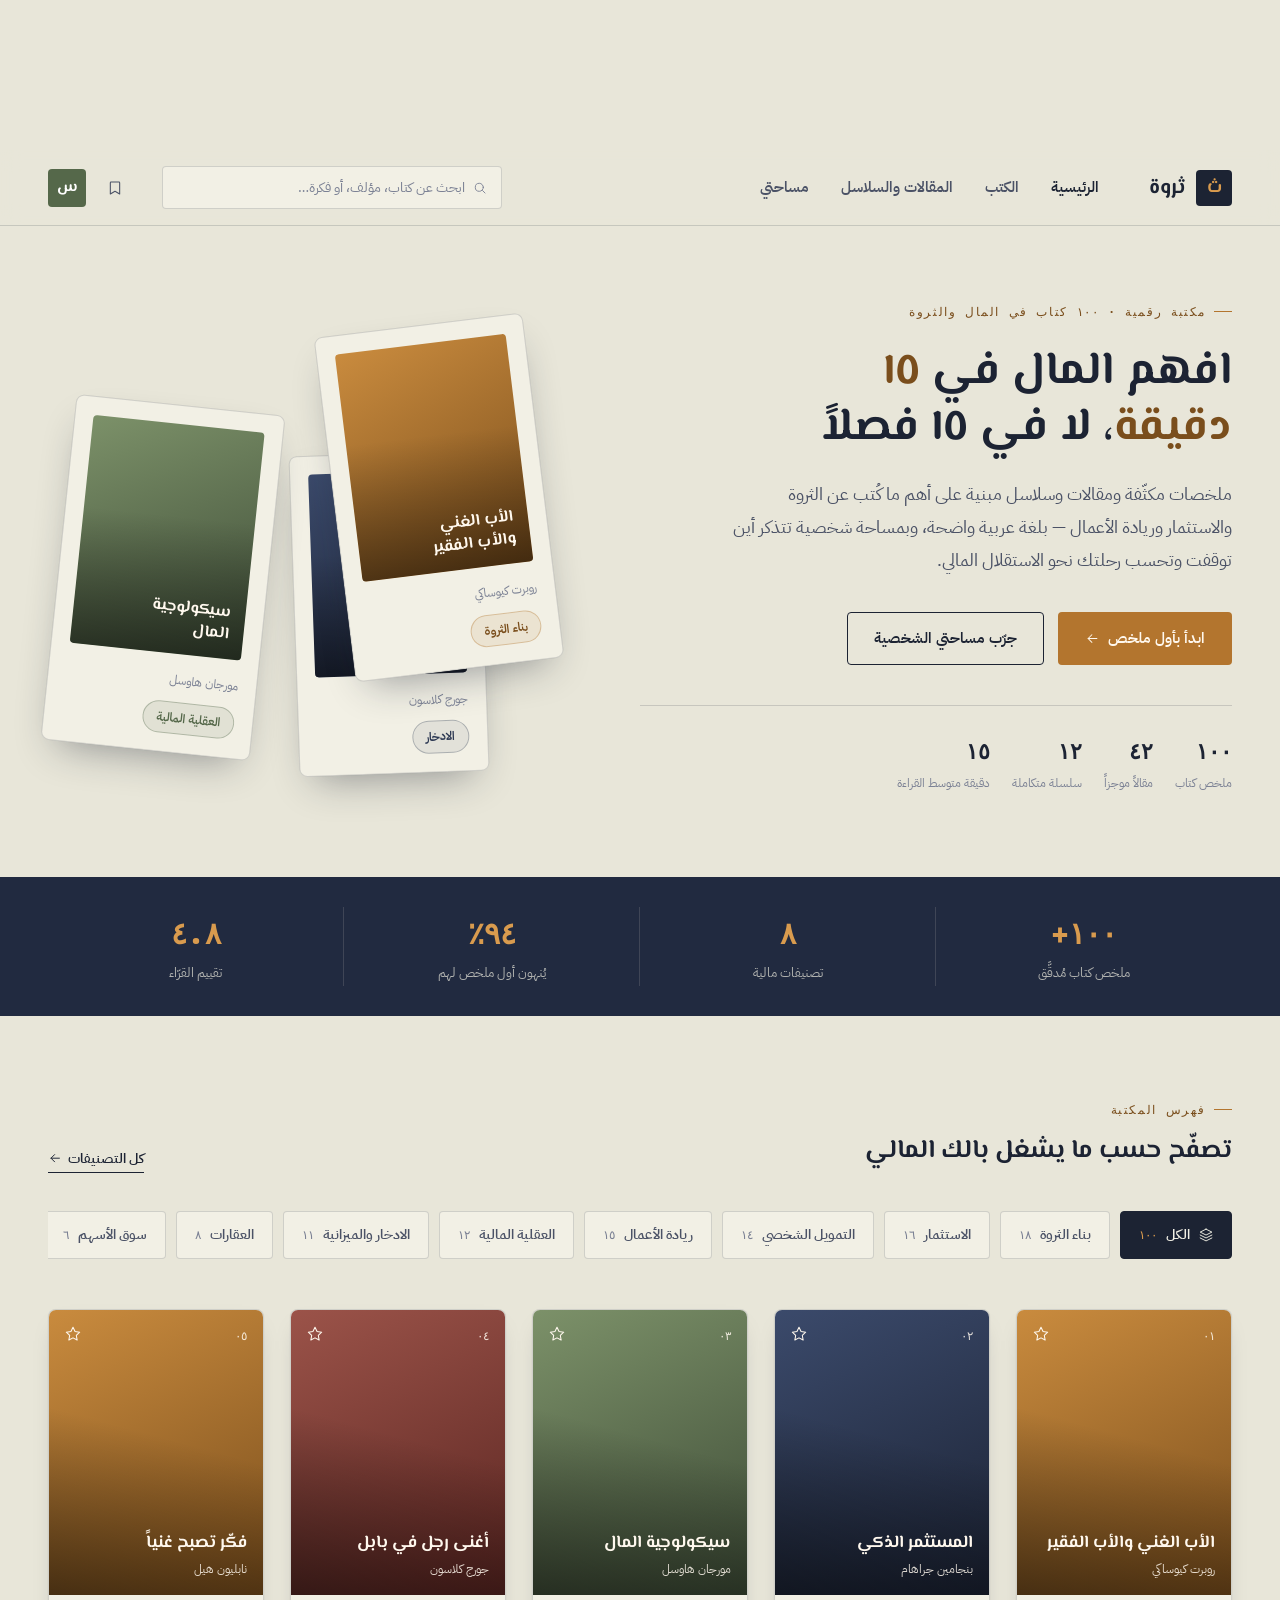
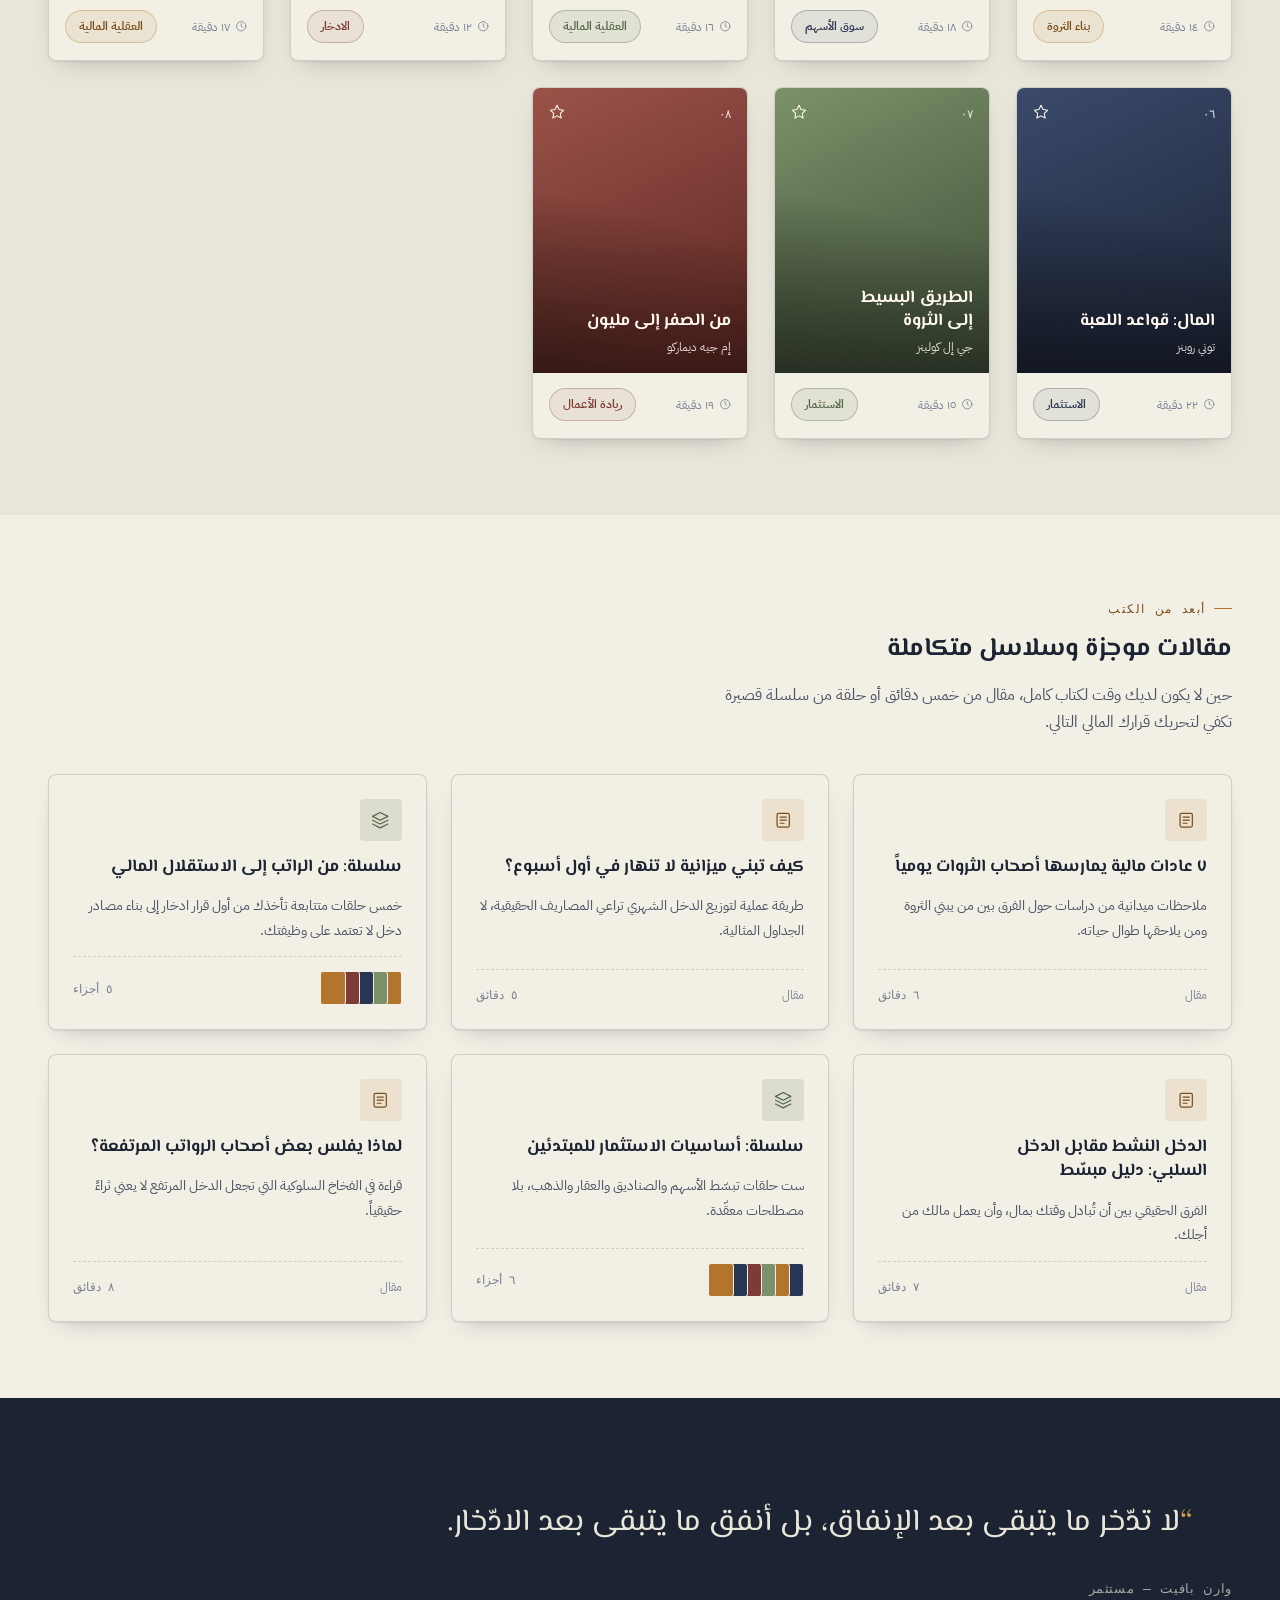
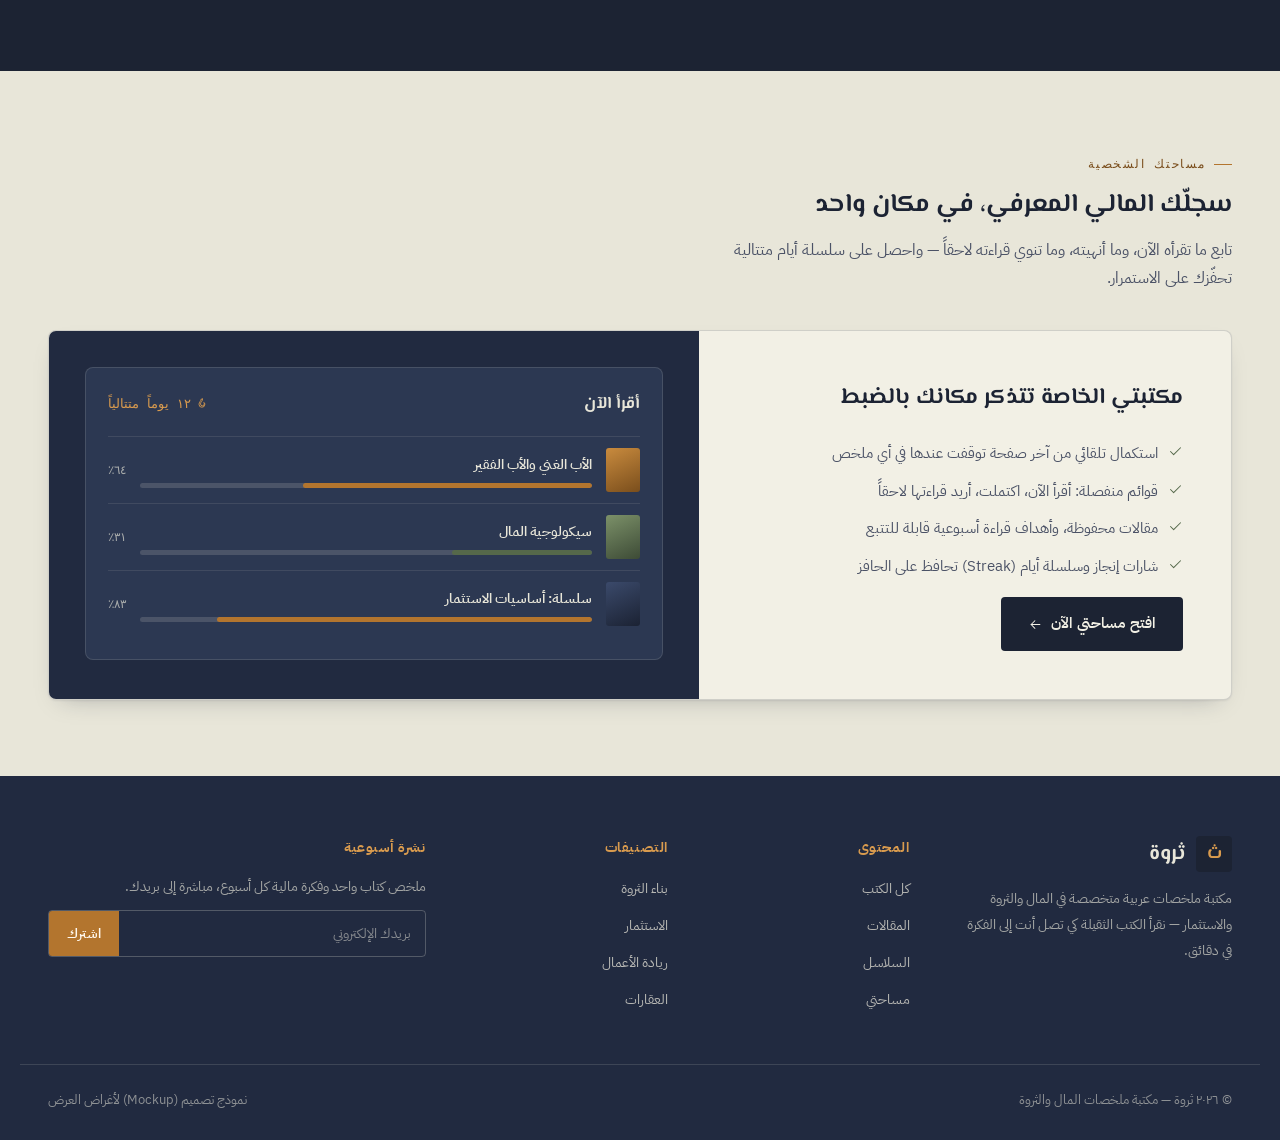
==== wealth-library/index.html @ 2189712e "Add wealth-library mockup: books/articles/series summary site with user dashboard Static Arabic (RTL" ====
<!DOCTYPE html>
<html lang="ar" dir="rtl">
<head>
<meta charset="UTF-8" />
<meta name="viewport" content="width=device-width, initial-scale=1.0" />
<title>ثروة — مكتبة ملخصات المال والثروة</title>
<meta name="description" content="مكتبة رقمية تضم ملخصات ١٠٠ كتاب ومقالات وسلاسل في المال والثروة والاستثمار، مع مساحة شخصية لتتبع قراءاتك." />
<link rel="preconnect" href="https://fonts.googleapis.com" />
<link rel="preconnect" href="https://fonts.gstatic.com" crossorigin />
<link href="https://fonts.googleapis.com/css2?family=El+Messiri:wght@500;600;700&family=IBM+Plex+Sans+Arabic:wght@400;500;600;700&family=IBM+Plex+Mono:wght@400;500&display=swap" rel="stylesheet" />
<link rel="stylesheet" href="./css/styles.css" />
</head>
<body>

<svg hidden>
<symbol id="i-search" viewBox="0 0 24 24"><circle cx="11" cy="11" r="7"/><line x1="21" y1="21" x2="16.65" y2="16.65"/></symbol>
<symbol id="i-user" viewBox="0 0 24 24"><circle cx="12" cy="8" r="4"/><path d="M4 20c0-4 4-6 8-6s8 2 8 6"/></symbol>
<symbol id="i-bookmark" viewBox="0 0 24 24"><path d="M6 3h12a1 1 0 011 1v17l-7-4-7 4V4a1 1 0 011-1z"/></symbol>
<symbol id="i-clock" viewBox="0 0 24 24"><circle cx="12" cy="12" r="9"/><polyline points="12 7 12 12 15 14"/></symbol>
<symbol id="i-star" viewBox="0 0 24 24"><path d="M12 2l3.1 6.3 6.9 1-5 4.9 1.2 6.9-6.2-3.3-6.2 3.3 1.2-6.9-5-4.9 6.9-1z"/></symbol>
<symbol id="i-check" viewBox="0 0 24 24"><polyline points="20 6 9 17 4 12"/></symbol>
<symbol id="i-flame" viewBox="0 0 24 24"><path d="M12 2c1.2 3.8-3.6 5-3.6 9a3.6 3.6 0 007.2 0c0-1.8-.9-2.7-.9-2.7s1.8.9 1.8 3.6a5.4 5.4 0 01-10.8 0c0-4.6 3.6-5.4 3.6-9.4.9 0 1.8-.5 2.7-.5z"/></symbol>
<symbol id="i-menu" viewBox="0 0 24 24"><line x1="4" y1="7" x2="20" y2="7"/><line x1="4" y1="12" x2="20" y2="12"/><line x1="4" y1="17" x2="20" y2="17"/></symbol>
<symbol id="i-arrow" viewBox="0 0 24 24"><line x1="19" y1="12" x2="5" y2="12"/><polyline points="11 6 5 12 11 18"/></symbol>
<symbol id="i-book" viewBox="0 0 24 24"><path d="M4 5c2-1.3 5-1.3 7 0v14c-2-1.3-5-1.3-7 0V5z"/><path d="M20 5c-2-1.3-5-1.3-7 0v14c2-1.3 5-1.3 7 0V5z"/></symbol>
<symbol id="i-scroll" viewBox="0 0 24 24"><rect x="4" y="3" width="16" height="18" rx="2"/><line x1="8" y1="8" x2="16" y2="8"/><line x1="8" y1="12" x2="16" y2="12"/><line x1="8" y1="16" x2="13" y2="16"/></symbol>
<symbol id="i-layers" viewBox="0 0 24 24"><polygon points="12 2 2 7 12 12 22 7 12 2"/><polyline points="2 17 12 22 22 17"/><polyline points="2 12 12 17 22 12"/></symbol>
</svg>

<header class="site-header">
  <div class="container header-row">
    <a href="./index.html" class="brand"><span class="brand-mark">ث</span> ثروة</a>
    <nav class="main-nav">
      <a href="./index.html" class="is-active">الرئيسية</a>
      <a href="./index.html#books">الكتب</a>
      <a href="./index.html#articles">المقالات والسلاسل</a>
      <a href="./dashboard.html">مساحتي</a>
    </nav>
    <div class="header-search"><svg class="icon"><use href="#i-search"/></svg> ابحث عن كتاب، مؤلف، أو فكرة…</div>
    <div class="header-actions">
      <a href="./dashboard.html" class="icon-btn" aria-label="المفضلة"><svg class="icon"><use href="#i-bookmark"/></svg></a>
      <a href="./dashboard.html" class="avatar">س</a>
      <button class="nav-toggle icon-btn" aria-label="القائمة"><svg class="icon"><use href="#i-menu"/></svg></button>
    </div>
  </div>
</header>

<section class="hero">
  <div class="container hero-grid">
    <div>
      <div class="eyebrow hero-eyebrow">مكتبة رقمية · ١٠٠ كتاب في المال والثروة</div>
      <h1>افهم المال في <em>١٥ دقيقة</em>، لا في ١٥ فصلاً</h1>
      <p class="hero-lede">ملخصات مكثّفة ومقالات وسلاسل مبنية على أهم ما كُتب عن الثروة والاستثمار وريادة الأعمال — بلغة عربية واضحة، وبمساحة شخصية تتذكر أين توقفت وتحسب رحلتك نحو الاستقلال المالي.</p>
      <div class="hero-actions">
        <a href="./summary.html" class="btn btn-bronze">ابدأ بأول ملخص <svg class="icon"><use href="#i-arrow"/></svg></a>
        <a href="./dashboard.html" class="btn btn-outline">جرّب مساحتي الشخصية</a>
      </div>
      <div class="hero-proof">
        <div class="proof-stat"><b class="num">١٠٠</b><span>ملخص كتاب</span></div>
        <div class="proof-stat"><b class="num">٤٢</b><span>مقالاً موجزاً</span></div>
        <div class="proof-stat"><b class="num">١٢</b><span>سلسلة متكاملة</span></div>
        <div class="proof-stat"><b class="num">١٥</b><span>دقيقة متوسط القراءة</span></div>
      </div>
    </div>
    <div class="hero-stack">
      <div class="desk-card card-a tone-bronze">
        <div class="cover"><span>الأب الغني<br/>والأب الفقير</span></div>
        <small>روبرت كيوساكي</small>
        <div class="cmeta"><span class="tag tag--bronze">بناء الثروة</span></div>
      </div>
      <div class="desk-card card-b tone-moss">
        <div class="cover"><span>سيكولوجية<br/>المال</span></div>
        <small>مورجان هاوسل</small>
        <div class="cmeta"><span class="tag tag--moss">العقلية المالية</span></div>
      </div>
      <div class="desk-card card-c tone-navy">
        <div class="cover"><span>أغنى رجل<br/>في بابل</span></div>
        <small>جورج كلاسون</small>
        <div class="cmeta"><span class="tag tag--navy">الادخار</span></div>
      </div>
    </div>
  </div>
</section>

<div class="stats-strip">
  <div class="container stats-row">
    <div class="stat-block"><b class="num">١٠٠+</b><span>ملخص كتاب مُدقَّق</span></div>
    <div class="stat-block"><b class="num">٨</b><span>تصنيفات مالية</span></div>
    <div class="stat-block"><b class="num">٩٤٪</b><span>يُنهون أول ملخص لهم</span></div>
    <div class="stat-block"><b class="num">٤.٨</b><span>تقييم القرّاء</span></div>
  </div>
</div>

<section class="section" id="books">
  <div class="container">
    <div class="section-head">
      <div>
        <div class="eyebrow">فهرس المكتبة</div>
        <h2>تصفّح حسب ما يشغل بالك المالي</h2>
      </div>
      <a href="#" class="link-more">كل التصنيفات <svg class="icon"><use href="#i-arrow"/></svg></a>
    </div>
    <div class="cat-rail">
      <div class="cat-chip is-active"><svg class="icon"><use href="#i-layers"/></svg> الكل <b class="num">١٠٠</b></div>
      <div class="cat-chip">بناء الثروة <b class="num">١٨</b></div>
      <div class="cat-chip">الاستثمار <b class="num">١٦</b></div>
      <div class="cat-chip">التمويل الشخصي <b class="num">١٤</b></div>
      <div class="cat-chip">ريادة الأعمال <b class="num">١٥</b></div>
      <div class="cat-chip">العقلية المالية <b class="num">١٢</b></div>
      <div class="cat-chip">الادخار والميزانية <b class="num">١١</b></div>
      <div class="cat-chip">العقارات <b class="num">٨</b></div>
      <div class="cat-chip">سوق الأسهم <b class="num">٦</b></div>
    </div>

    <div class="book-grid">

      <a class="book-card" href="./summary.html">
        <div class="book-cover tone-bronze">
          <div class="cover-top"><span class="cover-num">٠١</span><svg class="icon"><use href="#i-star"/></svg></div>
          <div class="cover-bottom"><h3>الأب الغني والأب الفقير</h3><div class="author">روبرت كيوساكي</div></div>
        </div>
        <div class="book-body">
          <div class="book-meta"><span class="meta-item"><svg class="icon"><use href="#i-clock"/></svg> ١٤ دقيقة</span><span class="tag tag--bronze">بناء الثروة</span></div>
        </div>
      </a>

      <a class="book-card" href="./summary.html">
        <div class="book-cover tone-navy">
          <div class="cover-top"><span class="cover-num">٠٢</span><svg class="icon"><use href="#i-star"/></svg></div>
          <div class="cover-bottom"><h3>المستثمر الذكي</h3><div class="author">بنجامين جراهام</div></div>
        </div>
        <div class="book-body">
          <div class="book-meta"><span class="meta-item"><svg class="icon"><use href="#i-clock"/></svg> ١٨ دقيقة</span><span class="tag tag--navy">سوق الأسهم</span></div>
        </div>
      </a>

      <a class="book-card" href="./summary.html">
        <div class="book-cover tone-moss">
          <div class="cover-top"><span class="cover-num">٠٣</span><svg class="icon"><use href="#i-star"/></svg></div>
          <div class="cover-bottom"><h3>سيكولوجية المال</h3><div class="author">مورجان هاوسل</div></div>
        </div>
        <div class="book-body">
          <div class="book-meta"><span class="meta-item"><svg class="icon"><use href="#i-clock"/></svg> ١٦ دقيقة</span><span class="tag tag--moss">العقلية المالية</span></div>
        </div>
      </a>

      <a class="book-card" href="./summary.html">
        <div class="book-cover tone-claret">
          <div class="cover-top"><span class="cover-num">٠٤</span><svg class="icon"><use href="#i-star"/></svg></div>
          <div class="cover-bottom"><h3>أغنى رجل في بابل</h3><div class="author">جورج كلاسون</div></div>
        </div>
        <div class="book-body">
          <div class="book-meta"><span class="meta-item"><svg class="icon"><use href="#i-clock"/></svg> ١٢ دقيقة</span><span class="tag tag--claret">الادخار</span></div>
        </div>
      </a>

      <a class="book-card" href="./summary.html">
        <div class="book-cover tone-bronze">
          <div class="cover-top"><span class="cover-num">٠٥</span><svg class="icon"><use href="#i-star"/></svg></div>
          <div class="cover-bottom"><h3>فكّر تصبح غنياً</h3><div class="author">نابليون هيل</div></div>
        </div>
        <div class="book-body">
          <div class="book-meta"><span class="meta-item"><svg class="icon"><use href="#i-clock"/></svg> ١٧ دقيقة</span><span class="tag tag--bronze">العقلية المالية</span></div>
        </div>
      </a>

      <a class="book-card" href="./summary.html">
        <div class="book-cover tone-navy">
          <div class="cover-top"><span class="cover-num">٠٦</span><svg class="icon"><use href="#i-star"/></svg></div>
          <div class="cover-bottom"><h3>المال: قواعد اللعبة</h3><div class="author">توني روبنز</div></div>
        </div>
        <div class="book-body">
          <div class="book-meta"><span class="meta-item"><svg class="icon"><use href="#i-clock"/></svg> ٢٢ دقيقة</span><span class="tag tag--navy">الاستثمار</span></div>
        </div>
      </a>

      <a class="book-card" href="./summary.html">
        <div class="book-cover tone-moss">
          <div class="cover-top"><span class="cover-num">٠٧</span><svg class="icon"><use href="#i-star"/></svg></div>
          <div class="cover-bottom"><h3>الطريق البسيط إلى الثروة</h3><div class="author">جي إل كولينز</div></div>
        </div>
        <div class="book-body">
          <div class="book-meta"><span class="meta-item"><svg class="icon"><use href="#i-clock"/></svg> ١٥ دقيقة</span><span class="tag tag--moss">الاستثمار</span></div>
        </div>
      </a>

      <a class="book-card" href="./summary.html">
        <div class="book-cover tone-claret">
          <div class="cover-top"><span class="cover-num">٠٨</span><svg class="icon"><use href="#i-star"/></svg></div>
          <div class="cover-bottom"><h3>من الصفر إلى مليون</h3><div class="author">إم جيه ديمارکو</div></div>
        </div>
        <div class="book-body">
          <div class="book-meta"><span class="meta-item"><svg class="icon"><use href="#i-clock"/></svg> ١٩ دقيقة</span><span class="tag tag--claret">ريادة الأعمال</span></div>
        </div>
      </a>

    </div>
  </div>
</section>

<section class="section section-alt" id="articles">
  <div class="container">
    <div class="section-head">
      <div>
        <div class="eyebrow">أبعد من الكتب</div>
        <h2>مقالات موجزة وسلاسل متكاملة</h2>
        <p>حين لا يكون لديك وقت لكتاب كامل، مقال من خمس دقائق أو حلقة من سلسلة قصيرة تكفي لتحريك قرارك المالي التالي.</p>
      </div>
    </div>
    <div class="mixed-grid">

      <a class="feature-card" href="./summary.html">
        <div class="fc-icon"><svg class="icon"><use href="#i-scroll"/></svg></div>
        <h3>٧ عادات مالية يمارسها أصحاب الثروات يومياً</h3>
        <p>ملاحظات ميدانية من دراسات حول الفرق بين من يبني الثروة ومن يلاحقها طوال حياته.</p>
        <div class="feature-foot"><span>مقال</span><span class="num">٦ دقائق</span></div>
      </a>

      <a class="feature-card" href="./summary.html">
        <div class="fc-icon"><svg class="icon"><use href="#i-scroll"/></svg></div>
        <h3>كيف تبني ميزانية لا تنهار في أول أسبوع؟</h3>
        <p>طريقة عملية لتوزيع الدخل الشهري تراعي المصاريف الحقيقية، لا الجداول المثالية.</p>
        <div class="feature-foot"><span>مقال</span><span class="num">٥ دقائق</span></div>
      </a>

      <a class="feature-card is-series" href="./summary.html">
        <div class="fc-icon"><svg class="icon"><use href="#i-layers"/></svg></div>
        <h3>سلسلة: من الراتب إلى الاستقلال المالي</h3>
        <p>خمس حلقات متتابعة تأخذك من أول قرار ادخار إلى بناء مصادر دخل لا تعتمد على وظيفتك.</p>
        <div class="feature-foot">
          <div class="series-stack"><span style="background:#B3752E"></span><span style="background:#7C9169"></span><span style="background:#283655"></span><span style="background:#7C3B34"></span><span style="background:#B3752E"></span></div>
          <span class="num">٥ أجزاء</span>
        </div>
      </a>

      <a class="feature-card" href="./summary.html">
        <div class="fc-icon"><svg class="icon"><use href="#i-scroll"/></svg></div>
        <h3>الدخل النشط مقابل الدخل السلبي: دليل مبسّط</h3>
        <p>الفرق الحقيقي بين أن تُبادل وقتك بمال، وأن يعمل مالك من أجلك.</p>
        <div class="feature-foot"><span>مقال</span><span class="num">٧ دقائق</span></div>
      </a>

      <a class="feature-card is-series" href="./summary.html">
        <div class="fc-icon"><svg class="icon"><use href="#i-layers"/></svg></div>
        <h3>سلسلة: أساسيات الاستثمار للمبتدئين</h3>
        <p>ست حلقات تبسّط الأسهم والصناديق والعقار والذهب، بلا مصطلحات معقّدة.</p>
        <div class="feature-foot">
          <div class="series-stack"><span style="background:#283655"></span><span style="background:#B3752E"></span><span style="background:#7C9169"></span><span style="background:#7C3B34"></span><span style="background:#283655"></span><span style="background:#B3752E"></span></div>
          <span class="num">٦ أجزاء</span>
        </div>
      </a>

      <a class="feature-card" href="./summary.html">
        <div class="fc-icon"><svg class="icon"><use href="#i-scroll"/></svg></div>
        <h3>لماذا يفلس بعض أصحاب الرواتب المرتفعة؟</h3>
        <p>قراءة في الفخاخ السلوكية التي تجعل الدخل المرتفع لا يعني ثراءً حقيقياً.</p>
        <div class="feature-foot"><span>مقال</span><span class="num">٨ دقائق</span></div>
      </a>

    </div>
  </div>
</section>

<div class="quote-band">
  <div class="container">
    <blockquote>لا تدّخر ما يتبقى بعد الإنفاق، بل أنفق ما يتبقى بعد الادّخار.</blockquote>
    <cite>وارن بافيت — مستثمر</cite>
  </div>
</div>

<section class="section">
  <div class="container">
    <div class="section-head">
      <div>
        <div class="eyebrow">مساحتك الشخصية</div>
        <h2>سجلّك المالي المعرفي، في مكان واحد</h2>
        <p>تابع ما تقرأه الآن، وما أنهيته، وما تنوي قراءته لاحقاً — واحصل على سلسلة أيام متتالية تحفّزك على الاستمرار.</p>
      </div>
    </div>
    <div class="dash-teaser">
      <div class="dash-teaser-copy">
        <h3 class="font-display" style="font-size:1.4rem;">مكتبتي الخاصة تتذكر مكانك بالضبط</h3>
        <ul>
          <li><svg class="icon"><use href="#i-check"/></svg> استكمال تلقائي من آخر صفحة توقفت عندها في أي ملخص</li>
          <li><svg class="icon"><use href="#i-check"/></svg> قوائم منفصلة: أقرأ الآن، اكتملت، أريد قراءتها لاحقاً</li>
          <li><svg class="icon"><use href="#i-check"/></svg> مقالات محفوظة، وأهداف قراءة أسبوعية قابلة للتتبع</li>
          <li><svg class="icon"><use href="#i-check"/></svg> شارات إنجاز وسلسلة أيام (Streak) تحافظ على الحافز</li>
        </ul>
        <a href="./dashboard.html" class="btn btn-primary" style="align-self:flex-start;">افتح مساحتي الآن <svg class="icon"><use href="#i-arrow"/></svg></a>
      </div>
      <div class="dash-teaser-visual">
        <div class="mini-ledger">
          <div class="mini-ledger-head">
            <b>أقرأ الآن</b>
            <span class="streak-chip"><svg class="icon"><use href="#i-flame"/></svg> ١٢ يوماً متتالياً</span>
          </div>
          <div class="mini-row">
            <div class="mini-swatch tone-bronze" style="background:linear-gradient(155deg,#C98B3E,#7A4E1C)"></div>
            <div class="mini-row-body">
              <b>الأب الغني والأب الفقير</b>
              <div class="progress-track"><div class="progress-fill is-bronze" style="width:64%"></div></div>
            </div>
            <span class="mini-pct">٦٤٪</span>
          </div>
          <div class="mini-row">
            <div class="mini-swatch tone-moss" style="background:linear-gradient(155deg,#7C9169,#3D4B36)"></div>
            <div class="mini-row-body">
              <b>سيكولوجية المال</b>
              <div class="progress-track"><div class="progress-fill" style="width:31%"></div></div>
            </div>
            <span class="mini-pct">٣١٪</span>
          </div>
          <div class="mini-row">
            <div class="mini-swatch tone-navy" style="background:linear-gradient(155deg,#3B4A6B,#1B2233)"></div>
            <div class="mini-row-body">
              <b>سلسلة: أساسيات الاستثمار</b>
              <div class="progress-track"><div class="progress-fill is-bronze" style="width:83%"></div></div>
            </div>
            <span class="mini-pct">٨٣٪</span>
          </div>
        </div>
      </div>
    </div>
  </div>
</section>

<footer class="site-footer">
  <div class="container footer-grid">
    <div class="footer-brand">
      <a href="./index.html" class="brand"><span class="brand-mark">ث</span> ثروة</a>
      <p>مكتبة ملخصات عربية متخصصة في المال والثروة والاستثمار — نقرأ الكتب الثقيلة كي تصل أنت إلى الفكرة في دقائق.</p>
    </div>
    <div class="footer-col">
      <h4>المحتوى</h4>
      <ul>
        <li><a href="./index.html#books">كل الكتب</a></li>
        <li><a href="./index.html#articles">المقالات</a></li>
        <li><a href="./index.html#articles">السلاسل</a></li>
        <li><a href="./dashboard.html">مساحتي</a></li>
      </ul>
    </div>
    <div class="footer-col">
      <h4>التصنيفات</h4>
      <ul>
        <li><a href="#">بناء الثروة</a></li>
        <li><a href="#">الاستثمار</a></li>
        <li><a href="#">ريادة الأعمال</a></li>
        <li><a href="#">العقارات</a></li>
      </ul>
    </div>
    <div class="footer-col">
      <h4>نشرة أسبوعية</h4>
      <p style="font-size:.86rem; color:rgba(232,230,217,.65); margin-bottom:12px;">ملخص كتاب واحد وفكرة مالية كل أسبوع، مباشرة إلى بريدك.</p>
      <form class="newsletter-form" onsubmit="return false;">
        <input type="email" placeholder="بريدك الإلكتروني" />
        <button type="submit">اشترك</button>
      </form>
    </div>
  </div>
  <div class="container footer-bottom">
    <span>© ٢٠٢٦ ثروة — مكتبة ملخصات المال والثروة</span>
    <span>نموذج تصميم (Mockup) لأغراض العرض</span>
  </div>
</footer>

<script src="./js/main.js"></script>
</body>
</html>
---- wealth-library/css/styles.css ----
/* ==========================================================================
   ثروة (Tharwa) — Design tokens
   لوحة الألوان مستوحاة من عالم السجلات المالية والأختام والدفاتر القديمة:
   ورق دفتر بارد، حبر نيلي، نحاس معتّق كلون وحيد للتفاعل، أخضر دفتري
   وأحمر ختم الشمع كإشارات دلالية محدودة الاستخدام.
   ========================================================================== */
:root {
  --paper: #E8E6D9;
  --paper-raised: #F2F0E5;
  --paper-deep: #DFDCCC;
  --ink: #1C2333;
  --ink-soft: #4B5266;
  --ink-faint: #7B8194;
  --navy: #212A40;
  --navy-2: #2C3852;
  --bronze: #B3752E;
  --bronze-light: #D99B4E;
  --bronze-ink: #7A4E1C;
  --moss: #55684A;
  --moss-light: #7C9169;
  --claret: #7C3B34;
  --line: rgba(28, 35, 51, 0.16);
  --line-soft: rgba(28, 35, 51, 0.09);
  --shadow-card: 0 1px 2px rgba(28, 35, 51, 0.07), 0 10px 24px -14px rgba(28, 35, 51, 0.35);
  --shadow-pop: 0 18px 40px -16px rgba(28, 35, 51, 0.45);
  --radius-card: 8px;
  --radius-sm: 4px;
  --radius-pill: 999px;
  --container: 1240px;

  --font-display: "El Messiri", "Amiri", "Times New Roman", serif;
  --font-body: "IBM Plex Sans Arabic", "Tahoma", sans-serif;
  --font-mono: "IBM Plex Mono", ui-monospace, "SFMono-Regular", Menlo, monospace;
}

/* ============ إعادة ضبط ============ */
* { box-sizing: border-box; }
html { scroll-behavior: smooth; }
html, body { margin: 0; padding: 0; }
body {
  background: var(--paper);
  color: var(--ink);
  font-family: var(--font-body);
  font-size: 16px;
  line-height: 1.7;
  -webkit-font-smoothing: antialiased;
  text-rendering: optimizeLegibility;
}
img, svg { display: block; max-width: 100%; }
a { color: inherit; text-decoration: none; }
button { font-family: inherit; cursor: pointer; }
ul { margin: 0; padding: 0; list-style: none; }
h1, h2, h3, h4, p { margin: 0; }
:focus-visible {
  outline: 2px solid var(--bronze);
  outline-offset: 3px;
}
@media (prefers-reduced-motion: reduce) {
  html { scroll-behavior: auto; }
  *, *::before, *::after { animation-duration: 0.01ms !important; transition-duration: 0.01ms !important; }
}

.icon {
  width: 1em;
  height: 1em;
  stroke: currentColor;
  fill: none;
  stroke-width: 1.6;
  stroke-linecap: round;
  stroke-linejoin: round;
  flex-shrink: 0;
}
.icon--fill { fill: currentColor; stroke: none; }

.container {
  width: 100%;
  max-width: var(--container);
  margin-inline: auto;
  padding-inline: 28px;
}
.num { font-family: var(--font-mono); font-variant-numeric: tabular-nums; }

.eyebrow {
  display: inline-flex;
  align-items: center;
  gap: 8px;
  font-family: var(--font-mono);
  font-size: 0.72rem;
  letter-spacing: 0.14em;
  text-transform: uppercase;
  color: var(--bronze-ink);
  font-weight: 500;
}
.eyebrow::before {
  content: "";
  width: 18px;
  height: 1px;
  background: var(--bronze);
}

h1, h2, h3, .font-display { font-family: var(--font-display); font-weight: 700; text-wrap: balance; }

/* ============ أزرار ============ */
.btn {
  display: inline-flex;
  align-items: center;
  justify-content: center;
  gap: 8px;
  padding: 13px 26px;
  border-radius: var(--radius-sm);
  font-weight: 600;
  font-size: 0.94rem;
  border: 1px solid transparent;
  transition: transform 0.15s ease, box-shadow 0.15s ease, background 0.15s ease, color .15s ease;
  white-space: nowrap;
}
.btn:active { transform: translateY(1px); }
.btn-primary {
  background: var(--ink);
  color: var(--paper-raised);
}
.btn-primary:hover { background: var(--navy-2); box-shadow: var(--shadow-pop); }
.btn-bronze {
  background: var(--bronze);
  color: #fff8ee;
}
.btn-bronze:hover { background: var(--bronze-ink); box-shadow: 0 14px 30px -14px rgba(179,117,46,.6); }
.btn-outline {
  background: transparent;
  border-color: var(--ink);
  color: var(--ink);
}
.btn-outline:hover { background: var(--ink); color: var(--paper-raised); }
.btn-ghost {
  background: transparent;
  color: var(--ink-soft);
  padding: 10px 14px;
}
.btn-ghost:hover { color: var(--ink); }
.btn-sm { padding: 9px 16px; font-size: 0.84rem; }
.btn-block { width: 100%; }

.tag {
  display: inline-flex;
  align-items: center;
  gap: 6px;
  padding: 5px 13px;
  border-radius: var(--radius-pill);
  font-size: 0.76rem;
  font-weight: 600;
  border: 1px solid var(--line);
  color: var(--ink-soft);
  background: var(--paper-raised);
}
.tag--bronze { color: var(--bronze-ink); border-color: rgba(179,117,46,.35); background: rgba(179,117,46,.1); }
.tag--moss { color: var(--moss); border-color: rgba(85,104,74,.35); background: rgba(85,104,74,.1); }
.tag--claret { color: var(--claret); border-color: rgba(124,59,52,.3); background: rgba(124,59,52,.08); }
.tag--navy { color: var(--navy-2); border-color: rgba(44,56,82,.3); background: rgba(44,56,82,.08); }

/* ============ الهيدر ============ */
.site-header {
  position: sticky;
  top: 0;
  z-index: 50;
  background: rgba(232, 230, 217, 0.88);
  backdrop-filter: blur(10px) saturate(1.1);
  border-bottom: 1px solid var(--line);
}
.header-row {
  display: flex;
  align-items: center;
  gap: 28px;
  padding-block: 16px;
}
.brand {
  display: flex;
  align-items: center;
  gap: 10px;
  font-family: var(--font-display);
  font-weight: 700;
  font-size: 1.32rem;
  color: var(--ink);
}
.brand-mark {
  width: 36px;
  height: 36px;
  border-radius: var(--radius-sm);
  background: var(--ink);
  color: var(--bronze-light);
  display: flex;
  align-items: center;
  justify-content: center;
  font-family: var(--font-display);
  font-size: 1.15rem;
  flex-shrink: 0;
}
.main-nav {
  display: flex;
  align-items: center;
  gap: 4px;
  margin-inline-start: 8px;
}
.main-nav a {
  padding: 9px 14px;
  border-radius: var(--radius-sm);
  font-size: 0.92rem;
  font-weight: 600;
  color: var(--ink-soft);
  transition: color .15s ease, background .15s ease;
}
.main-nav a:hover { color: var(--ink); background: var(--paper-raised); }
.main-nav a.is-active { color: var(--ink); }
.header-search {
  flex: 1;
  max-width: 340px;
  display: flex;
  align-items: center;
  gap: 8px;
  background: var(--paper-raised);
  border: 1px solid var(--line);
  border-radius: var(--radius-sm);
  padding: 9px 14px;
  color: var(--ink-faint);
  font-size: 0.86rem;
  margin-inline-start: auto;
}
.header-actions { display: flex; align-items: center; gap: 10px; }
.icon-btn {
  width: 38px;
  height: 38px;
  display: flex;
  align-items: center;
  justify-content: center;
  border-radius: var(--radius-sm);
  color: var(--ink-soft);
  border: 1px solid transparent;
}
.icon-btn:hover { background: var(--paper-raised); border-color: var(--line); color: var(--ink); }
.avatar {
  width: 38px;
  height: 38px;
  border-radius: var(--radius-sm);
  background: var(--moss);
  color: #fff;
  display: flex;
  align-items: center;
  justify-content: center;
  font-family: var(--font-display);
  font-weight: 700;
  font-size: 0.95rem;
}
.nav-toggle { display: none; }

/* ============ البطل (Hero) ============ */
.hero {
  padding-block: 68px 84px;
  position: relative;
  overflow: hidden;
}
.hero-grid {
  display: grid;
  grid-template-columns: 1.05fr 0.95fr;
  gap: 56px;
  align-items: center;
}
.hero-eyebrow { margin-bottom: 22px; }
.hero h1 {
  font-size: clamp(2.3rem, 3.6vw, 3.4rem);
  line-height: 1.22;
  color: var(--ink);
}
.hero h1 em {
  font-style: normal;
  color: var(--bronze-ink);
  position: relative;
}
.hero-lede {
  margin-top: 22px;
  font-size: 1.12rem;
  line-height: 1.85;
  color: var(--ink-soft);
  max-width: 46ch;
}
.hero-actions { display: flex; gap: 14px; margin-top: 34px; flex-wrap: wrap; }
.hero-proof {
  display: flex;
  align-items: center;
  gap: 22px;
  margin-top: 40px;
  padding-top: 26px;
  border-top: 1px solid var(--line);
}
.proof-stat { display: flex; flex-direction: column; gap: 2px; }
.proof-stat b { font-family: var(--font-mono); font-size: 1.4rem; color: var(--ink); }
.proof-stat span { font-size: 0.78rem; color: var(--ink-faint); }

/* حزمة الأغلفة المروحية في البطل */
.hero-stack {
  position: relative;
  height: 460px;
}
.desk-card {
  position: absolute;
  width: 210px;
  border-radius: var(--radius-card);
  background: var(--paper-raised);
  border: 1px solid var(--line);
  box-shadow: var(--shadow-pop);
  padding: 18px;
  transition: transform .35s ease;
}
.desk-card:hover { transform: translateY(-6px) rotate(0deg) !important; }
.desk-card .cover {
  aspect-ratio: 3/4;
  border-radius: var(--radius-sm);
  display: flex;
  align-items: flex-end;
  padding: 14px;
  font-family: var(--font-display);
  font-weight: 700;
  font-size: 1.02rem;
  color: #fff8ee;
  line-height: 1.35;
  margin-bottom: 12px;
  position: relative;
  overflow: hidden;
}
.desk-card .cover::after {
  content: "";
  position: absolute;
  inset: 0;
  background: linear-gradient(180deg, rgba(0,0,0,0) 40%, rgba(0,0,0,.45) 100%);
}
.desk-card .cover span { position: relative; z-index: 1; }
.desk-card small { color: var(--ink-faint); font-size: 0.76rem; }
.desk-card .cmeta { display: flex; align-items: center; justify-content: space-between; margin-top: 8px; }
.card-a { top: 10px; inset-inline-start: 40px; transform: rotate(-7deg); z-index: 3; }
.card-b { top: 90px; inset-inline-end: 10px; transform: rotate(6deg); z-index: 2; }
.card-c { bottom: 0; inset-inline-start: 100px; transform: rotate(-2deg); z-index: 1; width: 190px; }
.tone-bronze .cover, .book-cover.tone-bronze, .summary-cover.tone-bronze { background: linear-gradient(155deg, #C98B3E, #7A4E1C); }
.tone-moss .cover, .book-cover.tone-moss, .summary-cover.tone-moss { background: linear-gradient(155deg, #7C9169, #3D4B36); }
.tone-navy .cover, .book-cover.tone-navy, .summary-cover.tone-navy { background: linear-gradient(155deg, #3B4A6B, #1B2233); }
.tone-claret .cover, .book-cover.tone-claret, .summary-cover.tone-claret { background: linear-gradient(155deg, #9B5349, #5A2521); }

/* ============ شريط الإحصاءات ============ */
.stats-strip {
  background: var(--navy);
  color: var(--paper);
}
.stats-row {
  display: grid;
  grid-template-columns: repeat(4, 1fr);
  padding-block: 30px;
}
.stat-block {
  text-align: center;
  border-inline-start: 1px solid rgba(232,230,217,.15);
  padding-inline: 12px;
}
.stat-block:first-child { border-inline-start: none; }
.stat-block b {
  display: block;
  font-family: var(--font-mono);
  font-size: 1.9rem;
  color: var(--bronze-light);
}
.stat-block span { font-size: 0.82rem; color: rgba(232,230,217,.72); }

/* ============ أقسام عامة ============ */
.section { padding-block: 76px; }
.section-alt { background: var(--paper-raised); }
.section-head {
  display: flex;
  align-items: flex-end;
  justify-content: space-between;
  gap: 20px;
  margin-bottom: 38px;
}
.section-head h2 { font-size: clamp(1.5rem, 2vw, 2rem); margin-top: 10px; color: var(--ink); }
.section-head p { color: var(--ink-soft); margin-top: 10px; max-width: 52ch; }
.link-more {
  display: inline-flex;
  align-items: center;
  gap: 6px;
  font-weight: 600;
  font-size: 0.9rem;
  color: var(--ink);
  border-bottom: 1px solid var(--ink);
  padding-bottom: 2px;
  flex-shrink: 0;
}

/* شريط التصنيفات (فواصل فهرس البطاقات) */
.cat-rail {
  display: flex;
  gap: 10px;
  overflow-x: auto;
  padding-bottom: 6px;
  margin-bottom: 44px;
  scrollbar-width: thin;
}
.cat-chip {
  flex-shrink: 0;
  display: flex;
  align-items: center;
  gap: 9px;
  padding: 11px 18px;
  border-radius: var(--radius-sm);
  border: 1px solid var(--line);
  background: var(--paper-raised);
  font-size: 0.88rem;
  font-weight: 600;
  color: var(--ink-soft);
}
.cat-chip b { font-family: var(--font-mono); font-weight: 500; color: var(--ink-faint); font-size: .78rem; }
.cat-chip.is-active { background: var(--ink); color: var(--paper-raised); border-color: var(--ink); }
.cat-chip.is-active b { color: var(--bronze-light); }

/* ============ بطاقات الكتب ============ */
.book-grid {
  display: grid;
  grid-template-columns: repeat(auto-fill, minmax(210px, 1fr));
  gap: 26px;
}
.book-card {
  display: flex;
  flex-direction: column;
  background: var(--paper-raised);
  border: 1px solid var(--line);
  border-radius: var(--radius-card);
  overflow: hidden;
  box-shadow: var(--shadow-card);
  transition: transform .2s ease, box-shadow .2s ease;
}
.book-card:hover { transform: translateY(-5px); box-shadow: var(--shadow-pop); }
.book-cover {
  aspect-ratio: 3/4;
  padding: 16px;
  display: flex;
  flex-direction: column;
  justify-content: space-between;
  position: relative;
  color: #fff8ee;
}
.book-cover::after {
  content: "";
  position: absolute;
  inset: 0;
  background: linear-gradient(195deg, rgba(0,0,0,0) 45%, rgba(0,0,0,.5) 100%);
  z-index: 0;
}
.book-cover .cover-top, .book-cover .cover-bottom { position: relative; z-index: 1; }
.cover-top { display: flex; justify-content: space-between; align-items: flex-start; }
.cover-num { font-family: var(--font-mono); font-size: 0.72rem; opacity: .85; }
.book-cover h3 { font-size: 1.08rem; line-height: 1.35; }
.book-cover .author { font-size: 0.76rem; opacity: .85; margin-top: 4px; }
.book-body { padding: 15px 16px 17px; display: flex; flex-direction: column; gap: 10px; }
.book-meta {
  display: flex;
  align-items: center;
  justify-content: space-between;
  font-size: 0.78rem;
  color: var(--ink-faint);
}
.book-meta .meta-item { display: flex; align-items: center; gap: 5px; }
.progress-track {
  height: 5px;
  border-radius: 3px;
  background: var(--line-soft);
  overflow: hidden;
}
.progress-fill { height: 100%; background: var(--moss); border-radius: 3px; }
.progress-fill.is-bronze { background: var(--bronze); }
.progress-label { display: flex; justify-content: space-between; font-size: 0.72rem; color: var(--ink-faint); font-family: var(--font-mono); }

/* ============ المقالات والسلاسل ============ */
.mixed-grid {
  display: grid;
  grid-template-columns: repeat(3, 1fr);
  gap: 24px;
}
.feature-card {
  background: var(--paper-raised);
  border: 1px solid var(--line);
  border-radius: var(--radius-card);
  padding: 24px;
  display: flex;
  flex-direction: column;
  gap: 14px;
  box-shadow: var(--shadow-card);
}
.feature-card .fc-icon {
  width: 42px;
  height: 42px;
  border-radius: var(--radius-sm);
  display: flex;
  align-items: center;
  justify-content: center;
  font-size: 1.15rem;
  background: rgba(179,117,46,.12);
  color: var(--bronze-ink);
}
.feature-card.is-series .fc-icon { background: rgba(85,104,74,.14); color: var(--moss); }
.feature-card h3 { font-size: 1.08rem; line-height: 1.4; }
.feature-card p { color: var(--ink-soft); font-size: 0.9rem; line-height: 1.7; }
.feature-foot {
  margin-top: auto;
  display: flex;
  align-items: center;
  justify-content: space-between;
  padding-top: 14px;
  border-top: 1px dashed var(--line);
  font-size: 0.78rem;
  color: var(--ink-faint);
}
.series-stack {
  display: flex;
}
.series-stack span {
  width: 26px;
  height: 34px;
  border-radius: 3px;
  border: 1px solid var(--paper-raised);
  margin-inline-start: -12px;
}
.series-stack span:first-child { margin-inline-start: 0; }

/* ============ اقتباس/شريط داكن ============ */
.quote-band {
  background: var(--ink);
  color: var(--paper);
  padding-block: 70px;
}
.quote-band blockquote {
  font-family: var(--font-display);
  font-size: clamp(1.4rem, 2.4vw, 2.1rem);
  line-height: 1.6;
  max-width: 900px;
  text-wrap: balance;
}
.quote-band blockquote::before { content: "\201C"; color: var(--bronze-light); }
.quote-band cite {
  display: block;
  margin-top: 22px;
  font-style: normal;
  font-family: var(--font-mono);
  font-size: 0.82rem;
  letter-spacing: .05em;
  color: rgba(232,230,217,.68);
}

/* ============ معاينة لوحة المستخدم في الرئيسية ============ */
.dash-teaser {
  display: grid;
  grid-template-columns: 0.9fr 1.1fr;
  gap: 0;
  border: 1px solid var(--line);
  border-radius: var(--radius-card);
  overflow: hidden;
  background: var(--paper-raised);
  box-shadow: var(--shadow-card);
}
.dash-teaser-copy { padding: 48px; display: flex; flex-direction: column; justify-content: center; gap: 18px; }
.dash-teaser-copy ul { display: flex; flex-direction: column; gap: 12px; margin-top: 6px; }
.dash-teaser-copy li { display: flex; align-items: flex-start; gap: 10px; font-size: 0.94rem; color: var(--ink-soft); }
.dash-teaser-copy li .icon { color: var(--moss); margin-top: 3px; }
.dash-teaser-visual {
  background: var(--navy);
  padding: 36px;
  color: var(--paper);
  position: relative;
}
.mini-ledger {
  background: var(--navy-2);
  border: 1px solid rgba(232,230,217,.14);
  border-radius: var(--radius-card);
  padding: 22px;
}
.mini-ledger-head { display: flex; align-items: center; justify-content: space-between; margin-bottom: 18px; }
.mini-ledger-head b { font-family: var(--font-display); font-size: 1.05rem; }
.streak-chip {
  display: flex;
  align-items: center;
  gap: 5px;
  color: var(--bronze-light);
  font-family: var(--font-mono);
  font-size: 0.8rem;
}
.mini-row { display: flex; align-items: center; gap: 14px; padding-block: 11px; border-top: 1px solid rgba(232,230,217,.1); }
.mini-row:first-of-type { border-top: none; }
.mini-swatch { width: 34px; height: 44px; border-radius: 3px; flex-shrink: 0; }
.mini-row-body { flex: 1; min-width: 0; }
.mini-row-body b { display: block; font-size: 0.88rem; font-weight: 600; white-space: nowrap; overflow: hidden; text-overflow: ellipsis; }
.mini-row .progress-track { background: rgba(232,230,217,.16); margin-top: 6px; }
.mini-pct { font-family: var(--font-mono); font-size: 0.76rem; color: rgba(232,230,217,.65); }

/* ============ التذييل ============ */
.site-footer { background: var(--navy); color: rgba(232,230,217,.82); padding-block: 60px 30px; }
.footer-grid { display: grid; grid-template-columns: 1.4fr 1fr 1fr 1.2fr; gap: 40px; }
.footer-brand .brand { color: var(--paper); }
.footer-brand p { margin-top: 14px; font-size: 0.9rem; line-height: 1.8; max-width: 34ch; color: rgba(232,230,217,.65); }
.footer-col h4 { font-family: var(--font-body); font-size: 0.85rem; letter-spacing: .04em; color: var(--bronze-light); margin-bottom: 16px; }
.footer-col ul { display: flex; flex-direction: column; gap: 10px; }
.footer-col a { font-size: 0.9rem; color: rgba(232,230,217,.75); }
.footer-col a:hover { color: var(--paper); }
.newsletter-form { display: flex; margin-top: 6px; border: 1px solid rgba(232,230,217,.25); border-radius: var(--radius-sm); overflow: hidden; }
.newsletter-form input { flex: 1; background: transparent; border: none; padding: 12px 14px; color: var(--paper); font-family: inherit; font-size: 0.86rem; }
.newsletter-form input::placeholder { color: rgba(232,230,217,.5); }
.newsletter-form button { background: var(--bronze); color: #fff8ee; border: none; padding: 0 18px; font-weight: 600; font-size: 0.86rem; }
.footer-bottom {
  margin-top: 50px;
  padding-top: 24px;
  border-top: 1px solid rgba(232,230,217,.14);
  display: flex;
  justify-content: space-between;
  font-size: 0.8rem;
  color: rgba(232,230,217,.55);
}

/* ==========================================================================
   صفحة ملخص كتاب/مقال/سلسلة
   ========================================================================== */
.summary-hero { padding-block: 44px 10px; }
.crumb { display: flex; align-items: center; gap: 8px; font-size: 0.82rem; color: var(--ink-faint); margin-bottom: 26px; }
.crumb a:hover { color: var(--ink); }
.summary-layout {
  display: grid;
  grid-template-columns: 300px 1fr;
  gap: 48px;
  align-items: start;
}
.summary-cover {
  aspect-ratio: 3/4;
  border-radius: var(--radius-card);
  padding: 26px;
  display: flex;
  flex-direction: column;
  justify-content: space-between;
  color: #fff8ee;
  position: sticky;
  top: 96px;
  box-shadow: var(--shadow-pop);
}
.summary-cover::after { content:""; position:absolute; inset:0; border-radius: var(--radius-card); background: linear-gradient(195deg, rgba(0,0,0,0) 40%, rgba(0,0,0,.5) 100%); z-index:0;}
.summary-cover > * { position: relative; z-index: 1; }
.summary-cover h1 { font-size: 1.5rem; line-height: 1.35; }
.summary-cover .author { margin-top: 8px; font-size: 0.86rem; opacity: .9; }

.sidebar-stack { display: flex; flex-direction: column; gap: 18px; margin-top: 22px; }
.side-card {
  background: var(--paper-raised);
  border: 1px solid var(--line);
  border-radius: var(--radius-card);
  padding: 20px;
}
.side-card h4 { font-size: 0.82rem; letter-spacing: .04em; color: var(--ink-faint); margin-bottom: 14px; font-family: var(--font-mono); text-transform: uppercase; }
.toc-list { display: flex; flex-direction: column; gap: 2px; }
.toc-list li {
  display: flex;
  align-items: center;
  gap: 10px;
  padding: 9px 0;
  border-top: 1px dashed var(--line);
  font-size: 0.86rem;
  color: var(--ink-soft);
}
.toc-list li:first-child { border-top: none; }
.toc-list li b { font-family: var(--font-mono); font-weight: 500; color: var(--ink-faint); font-size: .78rem; width: 18px; }
.toc-list li.is-done { color: var(--ink); }
.toc-list li.is-done .icon { color: var(--moss); }
.toc-list li .icon { margin-inline-start: auto; color: var(--line); }

.progress-ring-wrap { display: flex; align-items: center; gap: 16px; }
.progress-ring-wrap b { font-family: var(--font-mono); font-size: 1.4rem; }
.progress-ring-wrap span { display: block; font-size: 0.8rem; color: var(--ink-faint); }

.summary-main { min-width: 0; }
.summary-title-row h1 { font-size: clamp(1.9rem, 3vw, 2.6rem); line-height: 1.28; }
.summary-tags { display: flex; gap: 8px; margin-bottom: 18px; flex-wrap: wrap; }
.summary-meta-row {
  display: flex;
  align-items: center;
  gap: 22px;
  margin-block: 22px;
  padding-block: 18px;
  border-block: 1px solid var(--line);
  font-size: 0.86rem;
  color: var(--ink-soft);
  flex-wrap: wrap;
}
.summary-meta-row .meta-item { display: flex; align-items: center; gap: 7px; }
.summary-actions { display: flex; gap: 12px; margin-bottom: 40px; flex-wrap: wrap; }

.takeaways { display: flex; flex-direction: column; gap: 16px; margin-bottom: 48px; }
.takeaway-item {
  display: grid;
  grid-template-columns: 46px 1fr;
  gap: 18px;
  padding: 20px;
  background: var(--paper-raised);
  border: 1px solid var(--line);
  border-radius: var(--radius-card);
}
.takeaway-num {
  font-family: var(--font-display);
  font-size: 1.4rem;
  color: var(--bronze);
  border-inline-end: 1px solid var(--line);
  display: flex;
  align-items: flex-start;
  justify-content: center;
  padding-top: 2px;
}
.takeaway-item h3 { font-size: 1.02rem; margin-bottom: 6px; }
.takeaway-item p { color: var(--ink-soft); font-size: 0.92rem; line-height: 1.75; }

.prose { max-width: 68ch; font-size: 1.04rem; line-height: 1.95; color: var(--ink); }
.prose h2 { font-size: 1.4rem; margin-top: 44px; margin-bottom: 16px; color: var(--ink); }
.prose p { margin-bottom: 20px; color: var(--ink-soft); }
.prose p:first-of-type::first-letter {
  font-family: var(--font-display);
  font-size: 3.6rem;
  color: var(--bronze-ink);
  float: right;
  line-height: 0.8;
  margin-inline-start: 12px;
  margin-top: 8px;
}
.pull-quote {
  border-inline-end: 3px solid var(--bronze);
  padding: 4px 22px 4px 0;
  margin: 34px 0;
  font-family: var(--font-display);
  font-size: 1.2rem;
  color: var(--ink);
  line-height: 1.7;
}
.related-strip { margin-top: 60px; padding-top: 40px; border-top: 1px solid var(--line); }

/* ==========================================================================
   لوحة المستخدم
   ========================================================================== */
.dash-shell { display: grid; grid-template-columns: 264px 1fr; gap: 40px; align-items: start; padding-block: 40px 90px; }
.dash-side {
  position: sticky;
  top: 96px;
  background: var(--paper-raised);
  border: 1px solid var(--line);
  border-radius: var(--radius-card);
  padding: 26px 22px;
}
.profile-block { display: flex; flex-direction: column; align-items: center; text-align: center; gap: 10px; padding-bottom: 22px; border-bottom: 1px solid var(--line); margin-bottom: 18px; }
.profile-avatar {
  width: 68px; height: 68px; border-radius: var(--radius-card);
  background: var(--moss); color: #fff;
  display: flex; align-items: center; justify-content: center;
  font-family: var(--font-display); font-size: 1.6rem; font-weight: 700;
}
.profile-block b { font-size: 1.05rem; }
.profile-block .streak-chip { justify-content: center; }
.dash-nav { display: flex; flex-direction: column; gap: 3px; }
.dash-nav a {
  display: flex;
  align-items: center;
  gap: 12px;
  padding: 11px 12px;
  border-radius: var(--radius-sm);
  font-size: 0.92rem;
  font-weight: 600;
  color: var(--ink-soft);
}
.dash-nav a .icon { color: var(--ink-faint); }
.dash-nav a:hover { background: var(--paper); }
.dash-nav a.is-active { background: var(--ink); color: var(--paper-raised); }
.dash-nav a.is-active .icon { color: var(--bronze-light); }
.dash-nav .count { margin-inline-start: auto; font-family: var(--font-mono); font-size: 0.76rem; color: var(--ink-faint); }
.dash-nav a.is-active .count { color: rgba(232,230,217,.65); }

.dash-header-row { display: flex; align-items: flex-end; justify-content: space-between; margin-bottom: 30px; gap: 20px; flex-wrap: wrap; }
.dash-header-row h1 { font-size: 1.9rem; }
.dash-header-row p { color: var(--ink-soft); margin-top: 8px; }

.kpi-row { display: grid; grid-template-columns: repeat(4, 1fr); gap: 20px; margin-bottom: 44px; }
.kpi-card {
  background: var(--paper-raised);
  border: 1px solid var(--line);
  border-radius: var(--radius-card);
  padding: 20px;
  display: flex;
  flex-direction: column;
  gap: 8px;
}
.kpi-top { display: flex; align-items: center; justify-content: space-between; color: var(--ink-faint); }
.kpi-card b { font-family: var(--font-mono); font-size: 1.7rem; color: var(--ink); }
.kpi-card span { font-size: 0.8rem; color: var(--ink-faint); }
.kpi-delta { font-size: 0.74rem; font-family: var(--font-mono); color: var(--moss); }

.goal-card {
  display: grid;
  grid-template-columns: auto 1fr auto;
  align-items: center;
  gap: 26px;
  background: var(--navy);
  color: var(--paper);
  border-radius: var(--radius-card);
  padding: 24px 28px;
  margin-bottom: 44px;
}
.goal-card h3 { font-size: 1.1rem; }
.goal-card p { font-size: 0.86rem; color: rgba(232,230,217,.68); margin-top: 4px; }
.goal-track { height: 8px; border-radius: 4px; background: rgba(232,230,217,.16); overflow: hidden; margin-top: 14px; }
.goal-fill { height: 100%; background: var(--bronze-light); border-radius: 4px; }

.tab-row { display: flex; gap: 6px; border-bottom: 1px solid var(--line); margin-bottom: 28px; }
.tab-btn {
  padding: 12px 18px;
  font-size: 0.92rem;
  font-weight: 600;
  color: var(--ink-faint);
  border-bottom: 2px solid transparent;
  margin-bottom: -1px;
  display: flex;
  align-items: center;
  gap: 8px;
}
.tab-btn .count { font-family: var(--font-mono); font-size: 0.74rem; }
.tab-btn.is-active { color: var(--ink); border-color: var(--bronze); }
.tab-panel { display: none; }
.tab-panel.is-active { display: block; }

.track-list { display: flex; flex-direction: column; gap: 14px; }
.track-row {
  display: grid;
  grid-template-columns: 54px 1fr auto auto;
  align-items: center;
  gap: 18px;
  background: var(--paper-raised);
  border: 1px solid var(--line);
  border-radius: var(--radius-card);
  padding: 14px 18px;
}
.track-swatch { width: 54px; height: 70px; border-radius: 4px; flex-shrink: 0; }
.track-body b { font-size: 0.98rem; display: block; }
.track-body span { font-size: 0.8rem; color: var(--ink-faint); }
.track-progress { min-width: 150px; }
.track-progress .progress-label { margin-bottom: 6px; }
.track-cta { flex-shrink: 0; }
.check-badge { color: var(--moss); display: flex; align-items: center; gap: 6px; font-size: 0.82rem; font-weight: 600; }

.badge-grid { display: grid; grid-template-columns: repeat(6, 1fr); gap: 18px; margin-top: 40px; }
.badge-stamp {
  aspect-ratio: 1;
  border-radius: 50%;
  border: 2px dashed var(--line);
  display: flex;
  flex-direction: column;
  align-items: center;
  justify-content: center;
  gap: 6px;
  text-align: center;
  padding: 10px;
  color: var(--ink-faint);
}
.badge-stamp.is-earned { border-style: solid; border-color: var(--bronze); color: var(--bronze-ink); background: rgba(179,117,46,.08); }
.badge-stamp .icon { width: 22px; height: 22px; }
.badge-stamp span { font-size: 0.68rem; font-weight: 600; line-height: 1.3; }

/* ============ استجابة ============ */
@media (max-width: 1080px) {
  .hero-grid { grid-template-columns: 1fr; }
  .hero-stack { height: 340px; max-width: 460px; margin-inline: auto; width: 100%; }
  .mixed-grid { grid-template-columns: repeat(2, 1fr); }
  .footer-grid { grid-template-columns: 1fr 1fr; }
  .dash-teaser { grid-template-columns: 1fr; }
  .summary-layout { grid-template-columns: 1fr; }
  .summary-cover { position: static; max-width: 260px; }
  .kpi-row { grid-template-columns: repeat(2, 1fr); }
  .badge-grid { grid-template-columns: repeat(3, 1fr); }
}
@media (max-width: 820px) {
  .main-nav, .header-search { display: none; }
  .nav-toggle { display: flex; }
  .stats-row { grid-template-columns: repeat(2, 1fr); row-gap: 24px; }
  .dash-shell { grid-template-columns: 1fr; }
  .dash-side { position: static; }
  .track-row { grid-template-columns: 46px 1fr; grid-template-areas: "sw body" "sw prog" "sw cta"; }
  .track-progress { grid-column: 2; }
}
@media (max-width: 620px) {
  .mixed-grid { grid-template-columns: 1fr; }
  .footer-grid { grid-template-columns: 1fr; gap: 32px; }
  .kpi-row { grid-template-columns: 1fr 1fr; }
  .badge-grid { grid-template-columns: repeat(3, 1fr); }
  .goal-card { grid-template-columns: 1fr; text-align: center; }
}
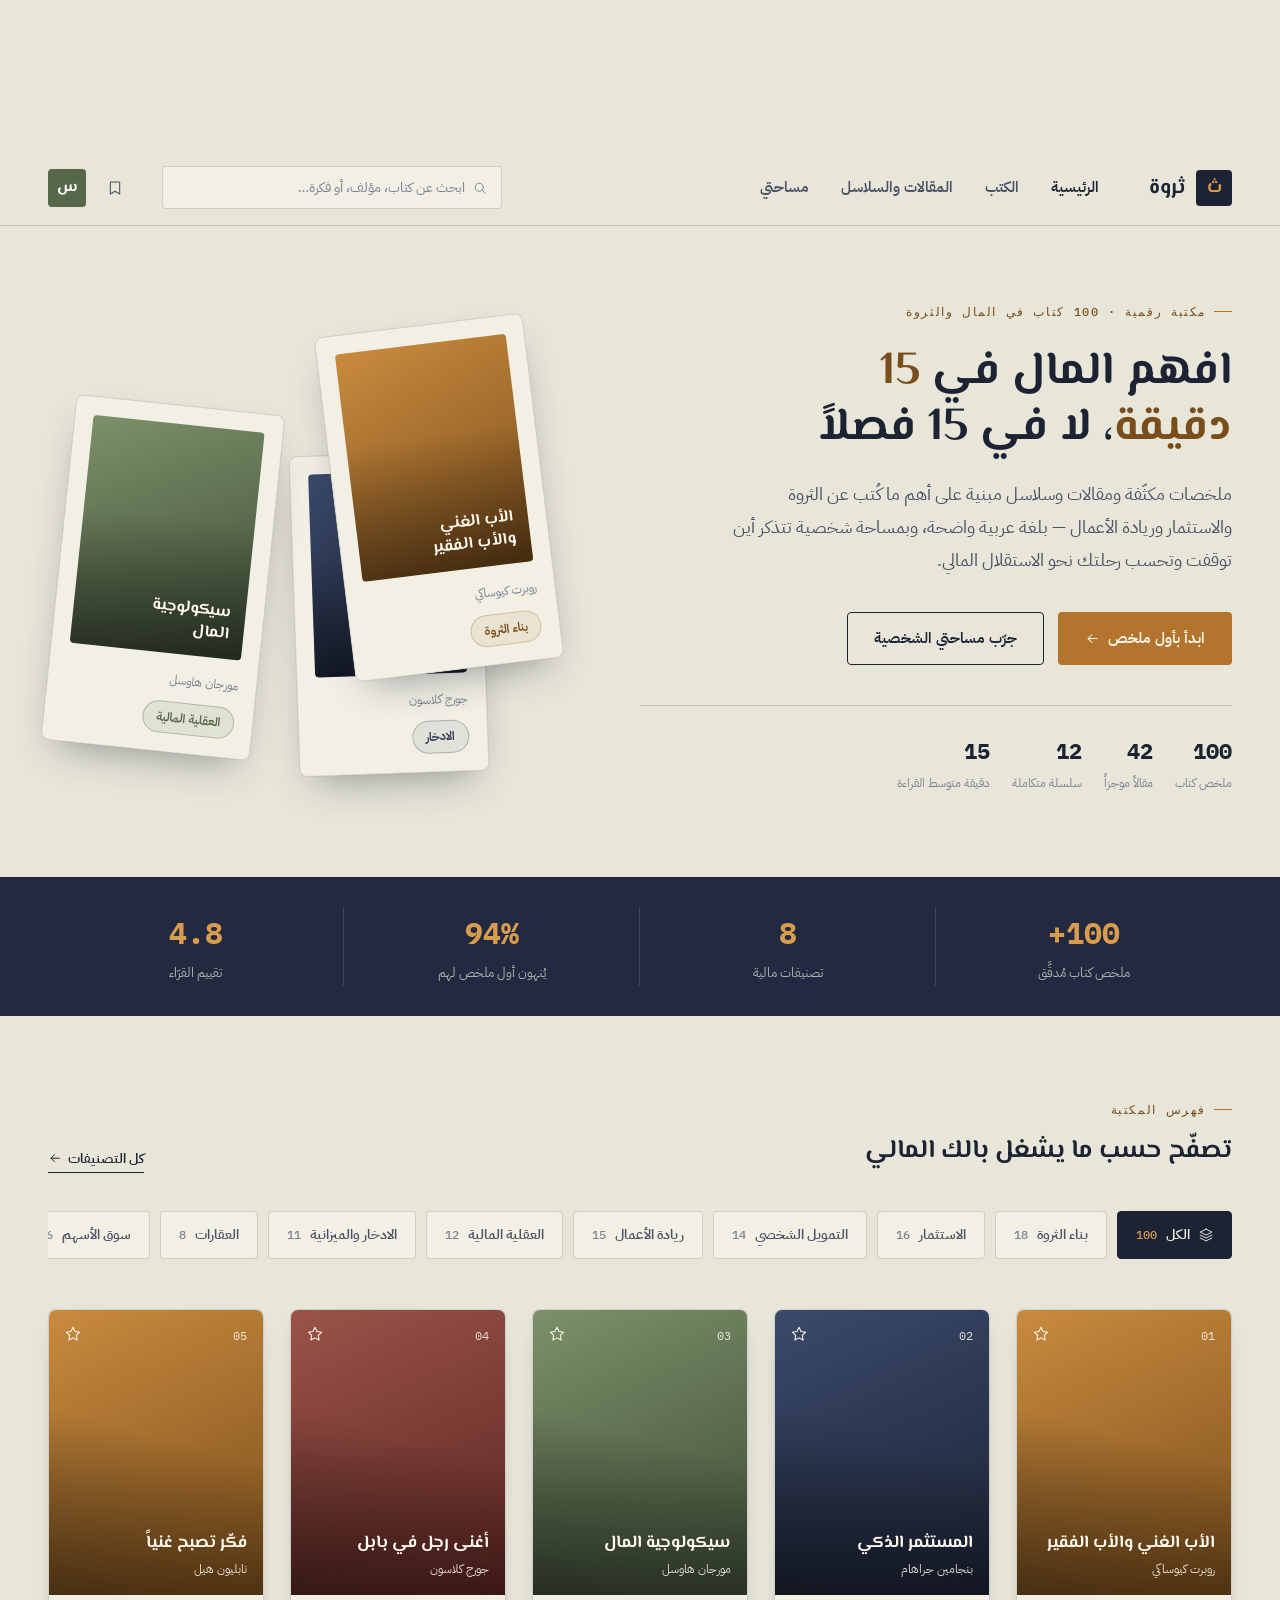
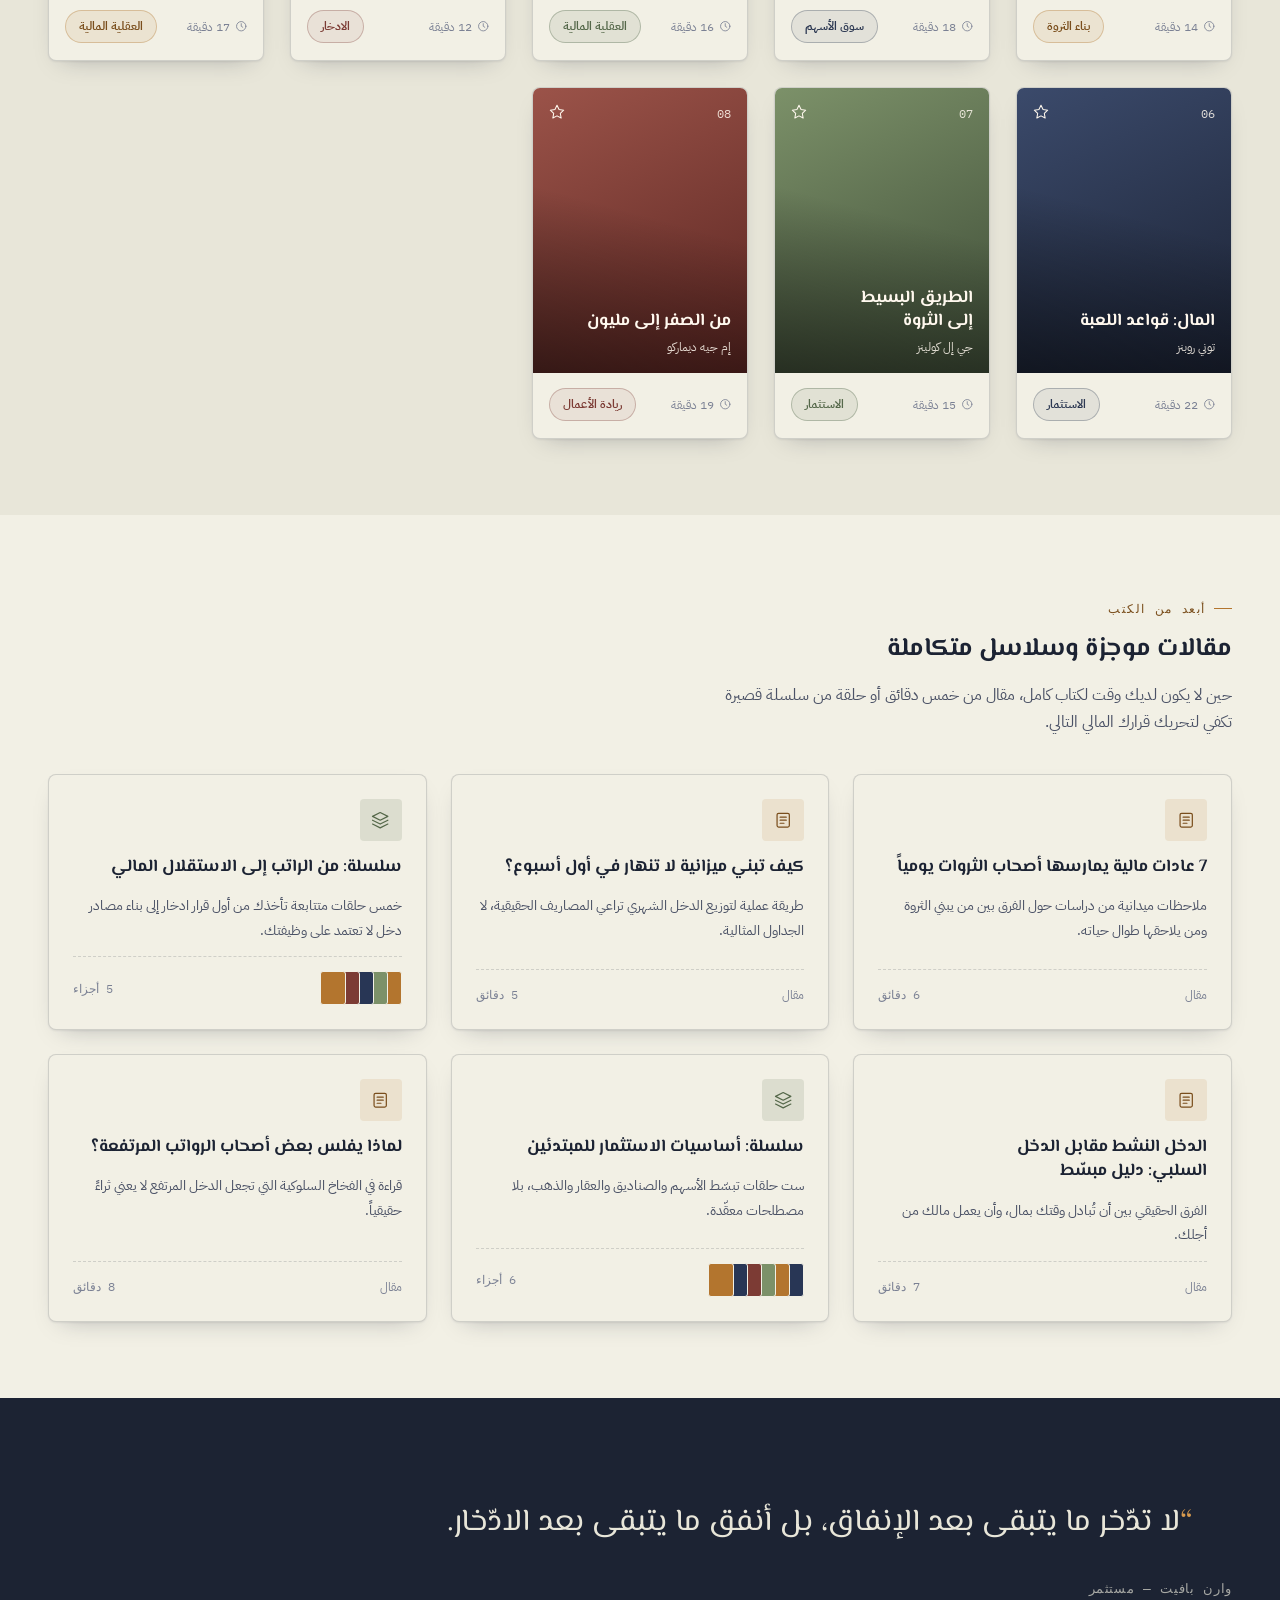
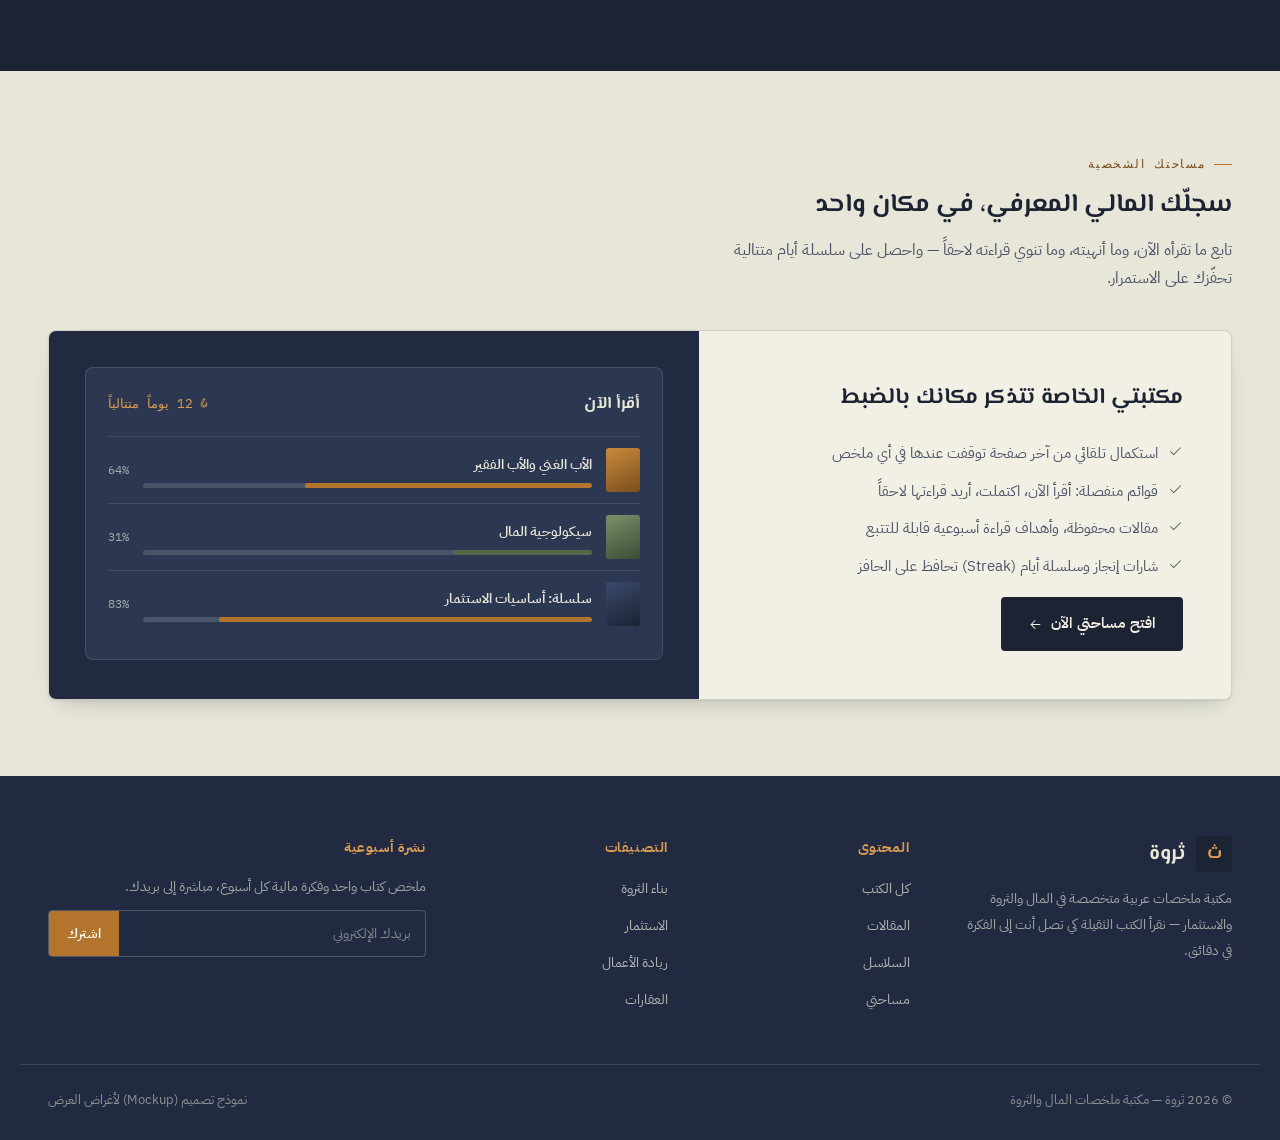
==== commit 6df67b78: "Use Western (Latin) numerals instead of Eastern Arabic-Indic digits All stats, prices, percentages, " ====
--- a/wealth-library/index.html
+++ b/wealth-library/index.html
@@ -4,7 +4,7 @@
 <meta charset="UTF-8" />
 <meta name="viewport" content="width=device-width, initial-scale=1.0" />
 <title>ثروة — مكتبة ملخصات المال والثروة</title>
-<meta name="description" content="مكتبة رقمية تضم ملخصات ١٠٠ كتاب ومقالات وسلاسل في المال والثروة والاستثمار، مع مساحة شخصية لتتبع قراءاتك." />
+<meta name="description" content="مكتبة رقمية تضم ملخصات 100 كتاب ومقالات وسلاسل في المال والثروة والاستثمار، مع مساحة شخصية لتتبع قراءاتك." />
 <link rel="preconnect" href="https://fonts.googleapis.com" />
 <link rel="preconnect" href="https://fonts.gstatic.com" crossorigin />
 <link href="https://fonts.googleapis.com/css2?family=El+Messiri:wght@500;600;700&family=IBM+Plex+Sans+Arabic:wght@400;500;600;700&family=IBM+Plex+Mono:wght@400;500&display=swap" rel="stylesheet" />
@@ -48,18 +48,18 @@
 <section class="hero">
   <div class="container hero-grid">
     <div>
-      <div class="eyebrow hero-eyebrow">مكتبة رقمية · ١٠٠ كتاب في المال والثروة</div>
-      <h1>افهم المال في <em>١٥ دقيقة</em>، لا في ١٥ فصلاً</h1>
+      <div class="eyebrow hero-eyebrow">مكتبة رقمية · 100 كتاب في المال والثروة</div>
+      <h1>افهم المال في <em>15 دقيقة</em>، لا في 15 فصلاً</h1>
       <p class="hero-lede">ملخصات مكثّفة ومقالات وسلاسل مبنية على أهم ما كُتب عن الثروة والاستثمار وريادة الأعمال — بلغة عربية واضحة، وبمساحة شخصية تتذكر أين توقفت وتحسب رحلتك نحو الاستقلال المالي.</p>
       <div class="hero-actions">
         <a href="./summary.html" class="btn btn-bronze">ابدأ بأول ملخص <svg class="icon"><use href="#i-arrow"/></svg></a>
         <a href="./dashboard.html" class="btn btn-outline">جرّب مساحتي الشخصية</a>
       </div>
       <div class="hero-proof">
-        <div class="proof-stat"><b class="num">١٠٠</b><span>ملخص كتاب</span></div>
-        <div class="proof-stat"><b class="num">٤٢</b><span>مقالاً موجزاً</span></div>
-        <div class="proof-stat"><b class="num">١٢</b><span>سلسلة متكاملة</span></div>
-        <div class="proof-stat"><b class="num">١٥</b><span>دقيقة متوسط القراءة</span></div>
+        <div class="proof-stat"><b class="num">100</b><span>ملخص كتاب</span></div>
+        <div class="proof-stat"><b class="num">42</b><span>مقالاً موجزاً</span></div>
+        <div class="proof-stat"><b class="num">12</b><span>سلسلة متكاملة</span></div>
+        <div class="proof-stat"><b class="num">15</b><span>دقيقة متوسط القراءة</span></div>
       </div>
     </div>
     <div class="hero-stack">
@@ -84,10 +84,10 @@
 
 <div class="stats-strip">
   <div class="container stats-row">
-    <div class="stat-block"><b class="num">١٠٠+</b><span>ملخص كتاب مُدقَّق</span></div>
-    <div class="stat-block"><b class="num">٨</b><span>تصنيفات مالية</span></div>
-    <div class="stat-block"><b class="num">٩٤٪</b><span>يُنهون أول ملخص لهم</span></div>
-    <div class="stat-block"><b class="num">٤.٨</b><span>تقييم القرّاء</span></div>
+    <div class="stat-block"><b class="num">100+</b><span>ملخص كتاب مُدقَّق</span></div>
+    <div class="stat-block"><b class="num">8</b><span>تصنيفات مالية</span></div>
+    <div class="stat-block"><b class="num">94%</b><span>يُنهون أول ملخص لهم</span></div>
+    <div class="stat-block"><b class="num">4.8</b><span>تقييم القرّاء</span></div>
   </div>
 </div>
 
@@ -101,96 +101,96 @@
       <a href="#" class="link-more">كل التصنيفات <svg class="icon"><use href="#i-arrow"/></svg></a>
     </div>
     <div class="cat-rail">
-      <div class="cat-chip is-active"><svg class="icon"><use href="#i-layers"/></svg> الكل <b class="num">١٠٠</b></div>
-      <div class="cat-chip">بناء الثروة <b class="num">١٨</b></div>
-      <div class="cat-chip">الاستثمار <b class="num">١٦</b></div>
-      <div class="cat-chip">التمويل الشخصي <b class="num">١٤</b></div>
-      <div class="cat-chip">ريادة الأعمال <b class="num">١٥</b></div>
-      <div class="cat-chip">العقلية المالية <b class="num">١٢</b></div>
-      <div class="cat-chip">الادخار والميزانية <b class="num">١١</b></div>
-      <div class="cat-chip">العقارات <b class="num">٨</b></div>
-      <div class="cat-chip">سوق الأسهم <b class="num">٦</b></div>
+      <div class="cat-chip is-active"><svg class="icon"><use href="#i-layers"/></svg> الكل <b class="num">100</b></div>
+      <div class="cat-chip">بناء الثروة <b class="num">18</b></div>
+      <div class="cat-chip">الاستثمار <b class="num">16</b></div>
+      <div class="cat-chip">التمويل الشخصي <b class="num">14</b></div>
+      <div class="cat-chip">ريادة الأعمال <b class="num">15</b></div>
+      <div class="cat-chip">العقلية المالية <b class="num">12</b></div>
+      <div class="cat-chip">الادخار والميزانية <b class="num">11</b></div>
+      <div class="cat-chip">العقارات <b class="num">8</b></div>
+      <div class="cat-chip">سوق الأسهم <b class="num">6</b></div>
     </div>
 
     <div class="book-grid">
 
       <a class="book-card" href="./summary.html">
         <div class="book-cover tone-bronze">
-          <div class="cover-top"><span class="cover-num">٠١</span><svg class="icon"><use href="#i-star"/></svg></div>
+          <div class="cover-top"><span class="cover-num">01</span><svg class="icon"><use href="#i-star"/></svg></div>
           <div class="cover-bottom"><h3>الأب الغني والأب الفقير</h3><div class="author">روبرت كيوساكي</div></div>
         </div>
         <div class="book-body">
-          <div class="book-meta"><span class="meta-item"><svg class="icon"><use href="#i-clock"/></svg> ١٤ دقيقة</span><span class="tag tag--bronze">بناء الثروة</span></div>
+          <div class="book-meta"><span class="meta-item"><svg class="icon"><use href="#i-clock"/></svg> 14 دقيقة</span><span class="tag tag--bronze">بناء الثروة</span></div>
         </div>
       </a>
 
       <a class="book-card" href="./summary.html">
         <div class="book-cover tone-navy">
-          <div class="cover-top"><span class="cover-num">٠٢</span><svg class="icon"><use href="#i-star"/></svg></div>
+          <div class="cover-top"><span class="cover-num">02</span><svg class="icon"><use href="#i-star"/></svg></div>
           <div class="cover-bottom"><h3>المستثمر الذكي</h3><div class="author">بنجامين جراهام</div></div>
         </div>
         <div class="book-body">
-          <div class="book-meta"><span class="meta-item"><svg class="icon"><use href="#i-clock"/></svg> ١٨ دقيقة</span><span class="tag tag--navy">سوق الأسهم</span></div>
+          <div class="book-meta"><span class="meta-item"><svg class="icon"><use href="#i-clock"/></svg> 18 دقيقة</span><span class="tag tag--navy">سوق الأسهم</span></div>
         </div>
       </a>
 
       <a class="book-card" href="./summary.html">
         <div class="book-cover tone-moss">
-          <div class="cover-top"><span class="cover-num">٠٣</span><svg class="icon"><use href="#i-star"/></svg></div>
+          <div class="cover-top"><span class="cover-num">03</span><svg class="icon"><use href="#i-star"/></svg></div>
           <div class="cover-bottom"><h3>سيكولوجية المال</h3><div class="author">مورجان هاوسل</div></div>
         </div>
         <div class="book-body">
-          <div class="book-meta"><span class="meta-item"><svg class="icon"><use href="#i-clock"/></svg> ١٦ دقيقة</span><span class="tag tag--moss">العقلية المالية</span></div>
+          <div class="book-meta"><span class="meta-item"><svg class="icon"><use href="#i-clock"/></svg> 16 دقيقة</span><span class="tag tag--moss">العقلية المالية</span></div>
         </div>
       </a>
 
       <a class="book-card" href="./summary.html">
         <div class="book-cover tone-claret">
-          <div class="cover-top"><span class="cover-num">٠٤</span><svg class="icon"><use href="#i-star"/></svg></div>
+          <div class="cover-top"><span class="cover-num">04</span><svg class="icon"><use href="#i-star"/></svg></div>
           <div class="cover-bottom"><h3>أغنى رجل في بابل</h3><div class="author">جورج كلاسون</div></div>
         </div>
         <div class="book-body">
-          <div class="book-meta"><span class="meta-item"><svg class="icon"><use href="#i-clock"/></svg> ١٢ دقيقة</span><span class="tag tag--claret">الادخار</span></div>
+          <div class="book-meta"><span class="meta-item"><svg class="icon"><use href="#i-clock"/></svg> 12 دقيقة</span><span class="tag tag--claret">الادخار</span></div>
         </div>
       </a>
 
       <a class="book-card" href="./summary.html">
         <div class="book-cover tone-bronze">
-          <div class="cover-top"><span class="cover-num">٠٥</span><svg class="icon"><use href="#i-star"/></svg></div>
+          <div class="cover-top"><span class="cover-num">05</span><svg class="icon"><use href="#i-star"/></svg></div>
           <div class="cover-bottom"><h3>فكّر تصبح غنياً</h3><div class="author">نابليون هيل</div></div>
         </div>
         <div class="book-body">
-          <div class="book-meta"><span class="meta-item"><svg class="icon"><use href="#i-clock"/></svg> ١٧ دقيقة</span><span class="tag tag--bronze">العقلية المالية</span></div>
+          <div class="book-meta"><span class="meta-item"><svg class="icon"><use href="#i-clock"/></svg> 17 دقيقة</span><span class="tag tag--bronze">العقلية المالية</span></div>
         </div>
       </a>
 
       <a class="book-card" href="./summary.html">
         <div class="book-cover tone-navy">
-          <div class="cover-top"><span class="cover-num">٠٦</span><svg class="icon"><use href="#i-star"/></svg></div>
+          <div class="cover-top"><span class="cover-num">06</span><svg class="icon"><use href="#i-star"/></svg></div>
           <div class="cover-bottom"><h3>المال: قواعد اللعبة</h3><div class="author">توني روبنز</div></div>
         </div>
         <div class="book-body">
-          <div class="book-meta"><span class="meta-item"><svg class="icon"><use href="#i-clock"/></svg> ٢٢ دقيقة</span><span class="tag tag--navy">الاستثمار</span></div>
+          <div class="book-meta"><span class="meta-item"><svg class="icon"><use href="#i-clock"/></svg> 22 دقيقة</span><span class="tag tag--navy">الاستثمار</span></div>
         </div>
       </a>
 
       <a class="book-card" href="./summary.html">
         <div class="book-cover tone-moss">
-          <div class="cover-top"><span class="cover-num">٠٧</span><svg class="icon"><use href="#i-star"/></svg></div>
+          <div class="cover-top"><span class="cover-num">07</span><svg class="icon"><use href="#i-star"/></svg></div>
           <div class="cover-bottom"><h3>الطريق البسيط إلى الثروة</h3><div class="author">جي إل كولينز</div></div>
         </div>
         <div class="book-body">
-          <div class="book-meta"><span class="meta-item"><svg class="icon"><use href="#i-clock"/></svg> ١٥ دقيقة</span><span class="tag tag--moss">الاستثمار</span></div>
+          <div class="book-meta"><span class="meta-item"><svg class="icon"><use href="#i-clock"/></svg> 15 دقيقة</span><span class="tag tag--moss">الاستثمار</span></div>
         </div>
       </a>
 
       <a class="book-card" href="./summary.html">
         <div class="book-cover tone-claret">
-          <div class="cover-top"><span class="cover-num">٠٨</span><svg class="icon"><use href="#i-star"/></svg></div>
+          <div class="cover-top"><span class="cover-num">08</span><svg class="icon"><use href="#i-star"/></svg></div>
           <div class="cover-bottom"><h3>من الصفر إلى مليون</h3><div class="author">إم جيه ديمارکو</div></div>
         </div>
         <div class="book-body">
-          <div class="book-meta"><span class="meta-item"><svg class="icon"><use href="#i-clock"/></svg> ١٩ دقيقة</span><span class="tag tag--claret">ريادة الأعمال</span></div>
+          <div class="book-meta"><span class="meta-item"><svg class="icon"><use href="#i-clock"/></svg> 19 دقيقة</span><span class="tag tag--claret">ريادة الأعمال</span></div>
         </div>
       </a>
 
@@ -211,16 +211,16 @@
 
       <a class="feature-card" href="./summary.html">
         <div class="fc-icon"><svg class="icon"><use href="#i-scroll"/></svg></div>
-        <h3>٧ عادات مالية يمارسها أصحاب الثروات يومياً</h3>
+        <h3>7 عادات مالية يمارسها أصحاب الثروات يومياً</h3>
         <p>ملاحظات ميدانية من دراسات حول الفرق بين من يبني الثروة ومن يلاحقها طوال حياته.</p>
-        <div class="feature-foot"><span>مقال</span><span class="num">٦ دقائق</span></div>
+        <div class="feature-foot"><span>مقال</span><span class="num">6 دقائق</span></div>
       </a>
 
       <a class="feature-card" href="./summary.html">
         <div class="fc-icon"><svg class="icon"><use href="#i-scroll"/></svg></div>
         <h3>كيف تبني ميزانية لا تنهار في أول أسبوع؟</h3>
         <p>طريقة عملية لتوزيع الدخل الشهري تراعي المصاريف الحقيقية، لا الجداول المثالية.</p>
-        <div class="feature-foot"><span>مقال</span><span class="num">٥ دقائق</span></div>
+        <div class="feature-foot"><span>مقال</span><span class="num">5 دقائق</span></div>
       </a>
 
       <a class="feature-card is-series" href="./summary.html">
@@ -229,7 +229,7 @@
         <p>خمس حلقات متتابعة تأخذك من أول قرار ادخار إلى بناء مصادر دخل لا تعتمد على وظيفتك.</p>
         <div class="feature-foot">
           <div class="series-stack"><span style="background:#B3752E"></span><span style="background:#7C9169"></span><span style="background:#283655"></span><span style="background:#7C3B34"></span><span style="background:#B3752E"></span></div>
-          <span class="num">٥ أجزاء</span>
+          <span class="num">5 أجزاء</span>
         </div>
       </a>
 
@@ -237,7 +237,7 @@
         <div class="fc-icon"><svg class="icon"><use href="#i-scroll"/></svg></div>
         <h3>الدخل النشط مقابل الدخل السلبي: دليل مبسّط</h3>
         <p>الفرق الحقيقي بين أن تُبادل وقتك بمال، وأن يعمل مالك من أجلك.</p>
-        <div class="feature-foot"><span>مقال</span><span class="num">٧ دقائق</span></div>
+        <div class="feature-foot"><span>مقال</span><span class="num">7 دقائق</span></div>
       </a>
 
       <a class="feature-card is-series" href="./summary.html">
@@ -246,7 +246,7 @@
         <p>ست حلقات تبسّط الأسهم والصناديق والعقار والذهب، بلا مصطلحات معقّدة.</p>
         <div class="feature-foot">
           <div class="series-stack"><span style="background:#283655"></span><span style="background:#B3752E"></span><span style="background:#7C9169"></span><span style="background:#7C3B34"></span><span style="background:#283655"></span><span style="background:#B3752E"></span></div>
-          <span class="num">٦ أجزاء</span>
+          <span class="num">6 أجزاء</span>
         </div>
       </a>
 
@@ -254,7 +254,7 @@
         <div class="fc-icon"><svg class="icon"><use href="#i-scroll"/></svg></div>
         <h3>لماذا يفلس بعض أصحاب الرواتب المرتفعة؟</h3>
         <p>قراءة في الفخاخ السلوكية التي تجعل الدخل المرتفع لا يعني ثراءً حقيقياً.</p>
-        <div class="feature-foot"><span>مقال</span><span class="num">٨ دقائق</span></div>
+        <div class="feature-foot"><span>مقال</span><span class="num">8 دقائق</span></div>
       </a>
 
     </div>
@@ -292,7 +292,7 @@
         <div class="mini-ledger">
           <div class="mini-ledger-head">
             <b>أقرأ الآن</b>
-            <span class="streak-chip"><svg class="icon"><use href="#i-flame"/></svg> ١٢ يوماً متتالياً</span>
+            <span class="streak-chip"><svg class="icon"><use href="#i-flame"/></svg> 12 يوماً متتالياً</span>
           </div>
           <div class="mini-row">
             <div class="mini-swatch tone-bronze" style="background:linear-gradient(155deg,#C98B3E,#7A4E1C)"></div>
@@ -300,7 +300,7 @@
               <b>الأب الغني والأب الفقير</b>
               <div class="progress-track"><div class="progress-fill is-bronze" style="width:64%"></div></div>
             </div>
-            <span class="mini-pct">٦٤٪</span>
+            <span class="mini-pct">64%</span>
           </div>
           <div class="mini-row">
             <div class="mini-swatch tone-moss" style="background:linear-gradient(155deg,#7C9169,#3D4B36)"></div>
@@ -308,7 +308,7 @@
               <b>سيكولوجية المال</b>
               <div class="progress-track"><div class="progress-fill" style="width:31%"></div></div>
             </div>
-            <span class="mini-pct">٣١٪</span>
+            <span class="mini-pct">31%</span>
           </div>
           <div class="mini-row">
             <div class="mini-swatch tone-navy" style="background:linear-gradient(155deg,#3B4A6B,#1B2233)"></div>
@@ -316,7 +316,7 @@
               <b>سلسلة: أساسيات الاستثمار</b>
               <div class="progress-track"><div class="progress-fill is-bronze" style="width:83%"></div></div>
             </div>
-            <span class="mini-pct">٨٣٪</span>
+            <span class="mini-pct">83%</span>
           </div>
         </div>
       </div>
@@ -358,7 +358,7 @@
     </div>
   </div>
   <div class="container footer-bottom">
-    <span>© ٢٠٢٦ ثروة — مكتبة ملخصات المال والثروة</span>
+    <span>© 2026 ثروة — مكتبة ملخصات المال والثروة</span>
     <span>نموذج تصميم (Mockup) لأغراض العرض</span>
   </div>
 </footer>
